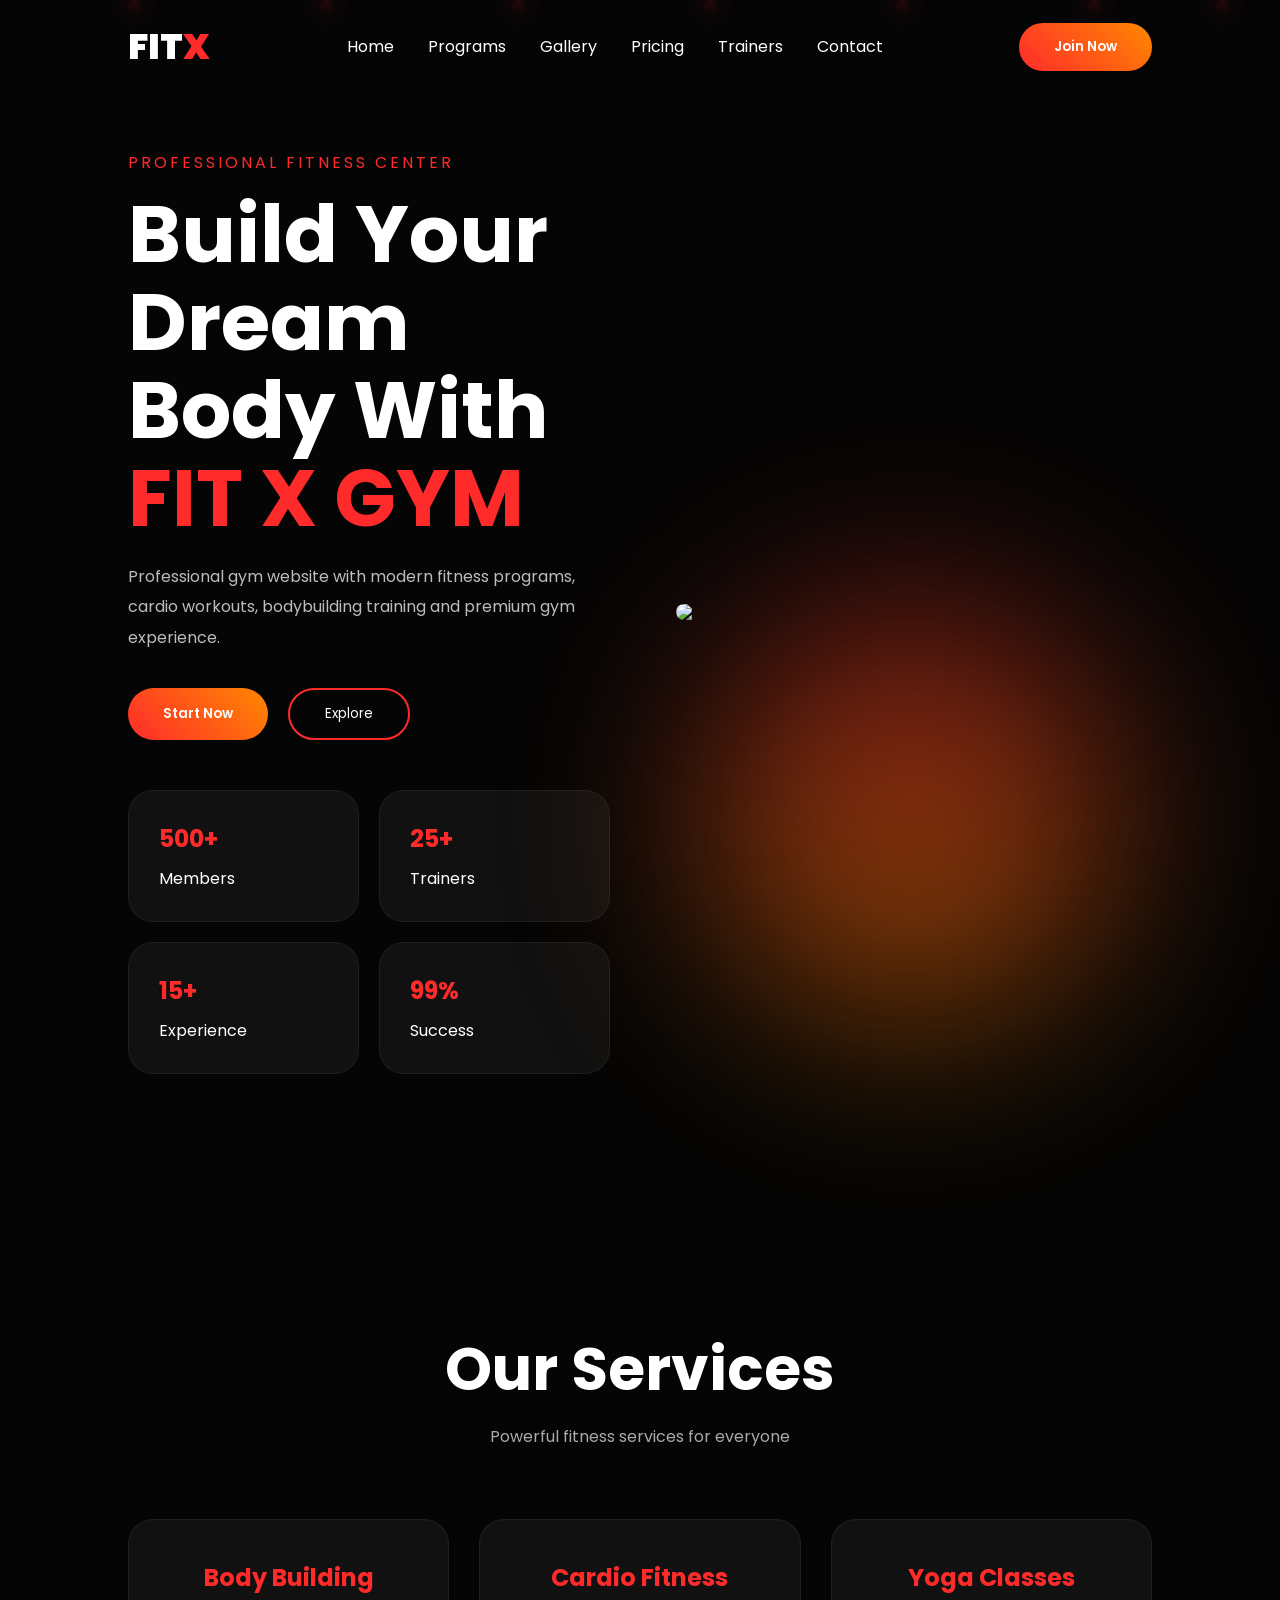
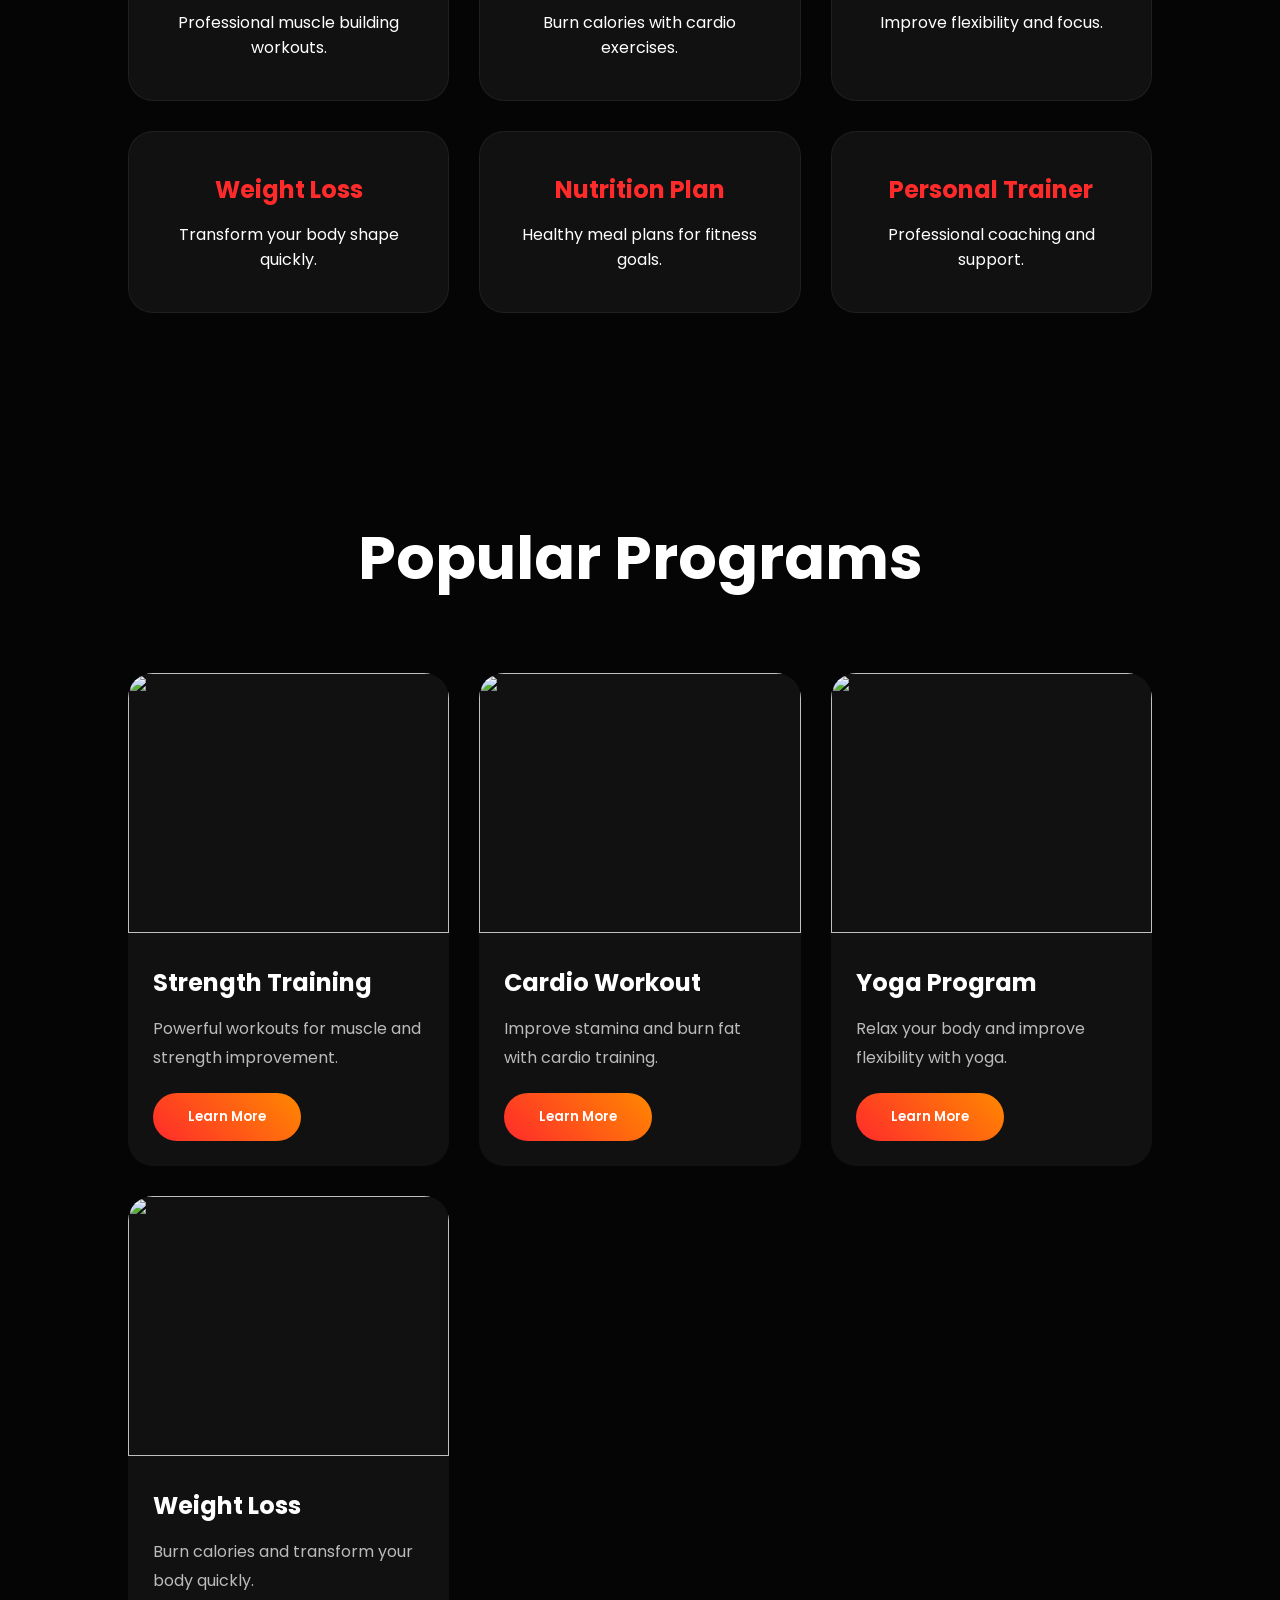
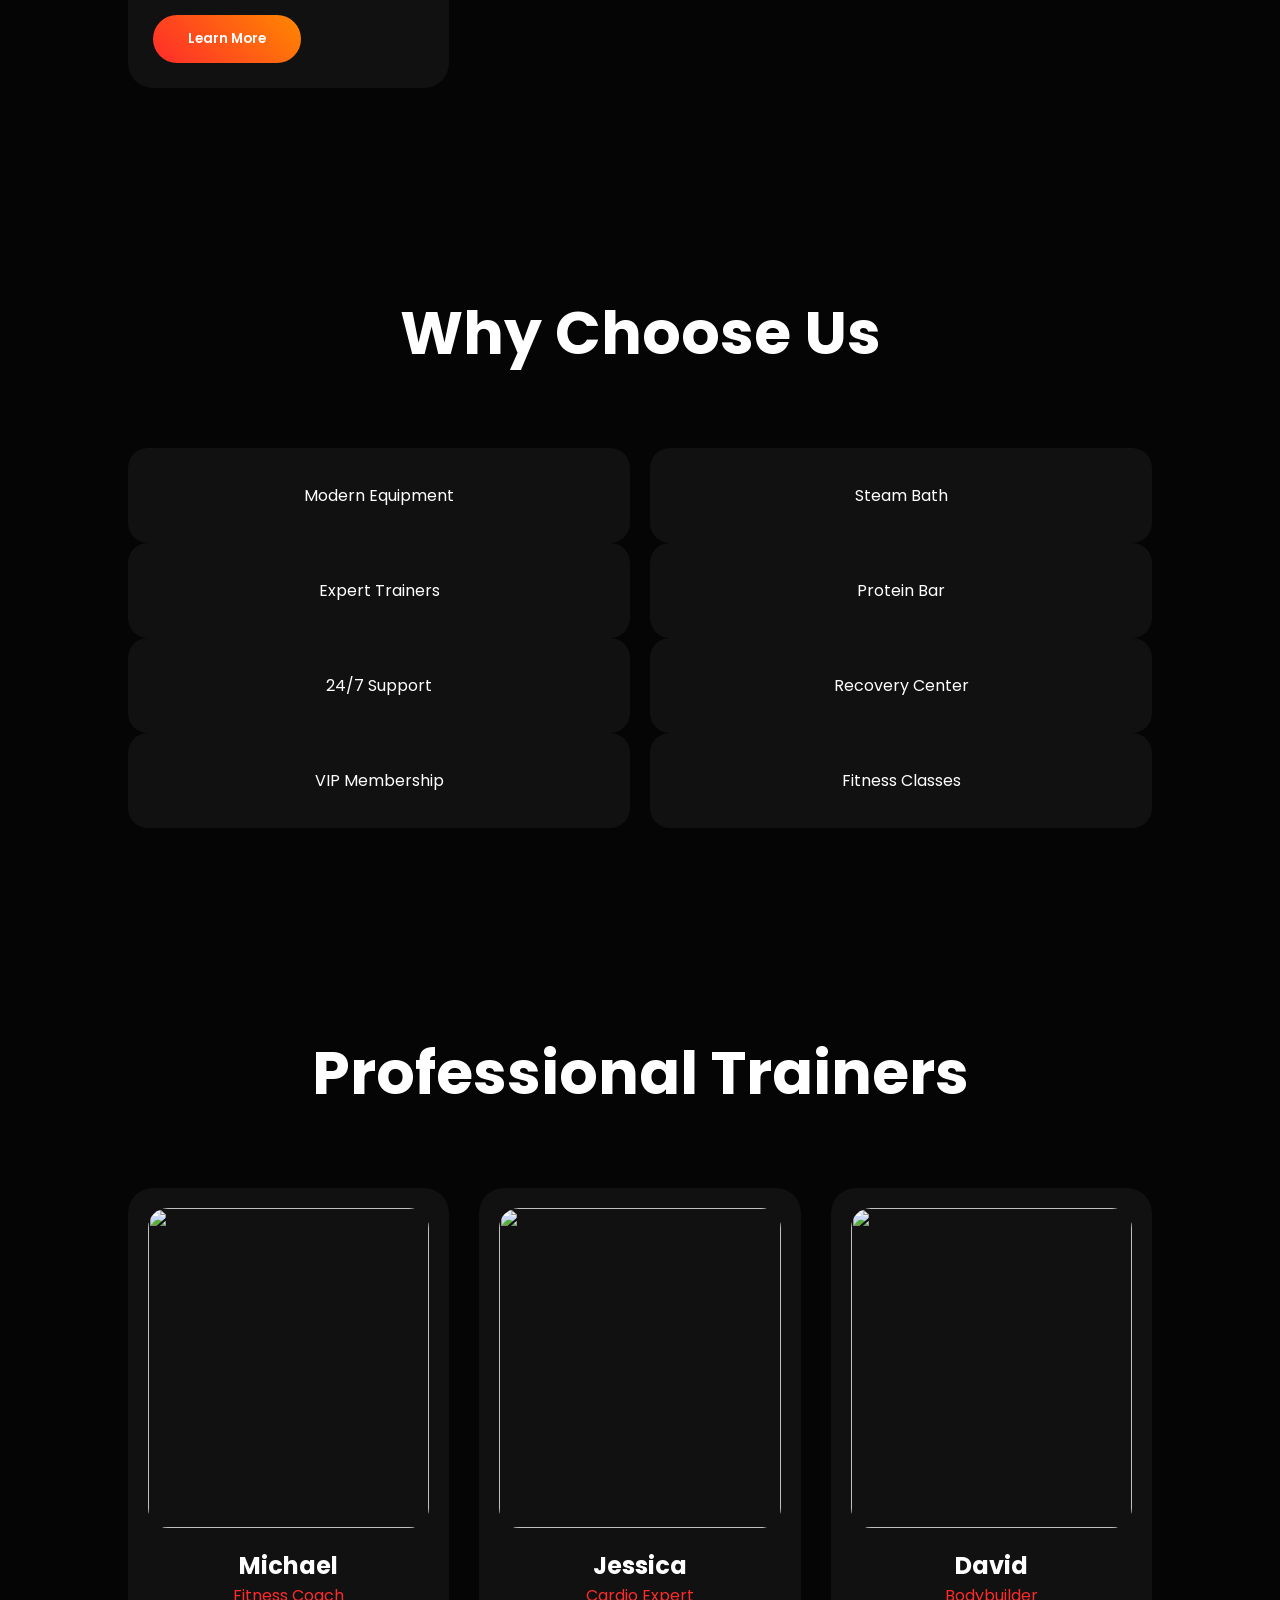
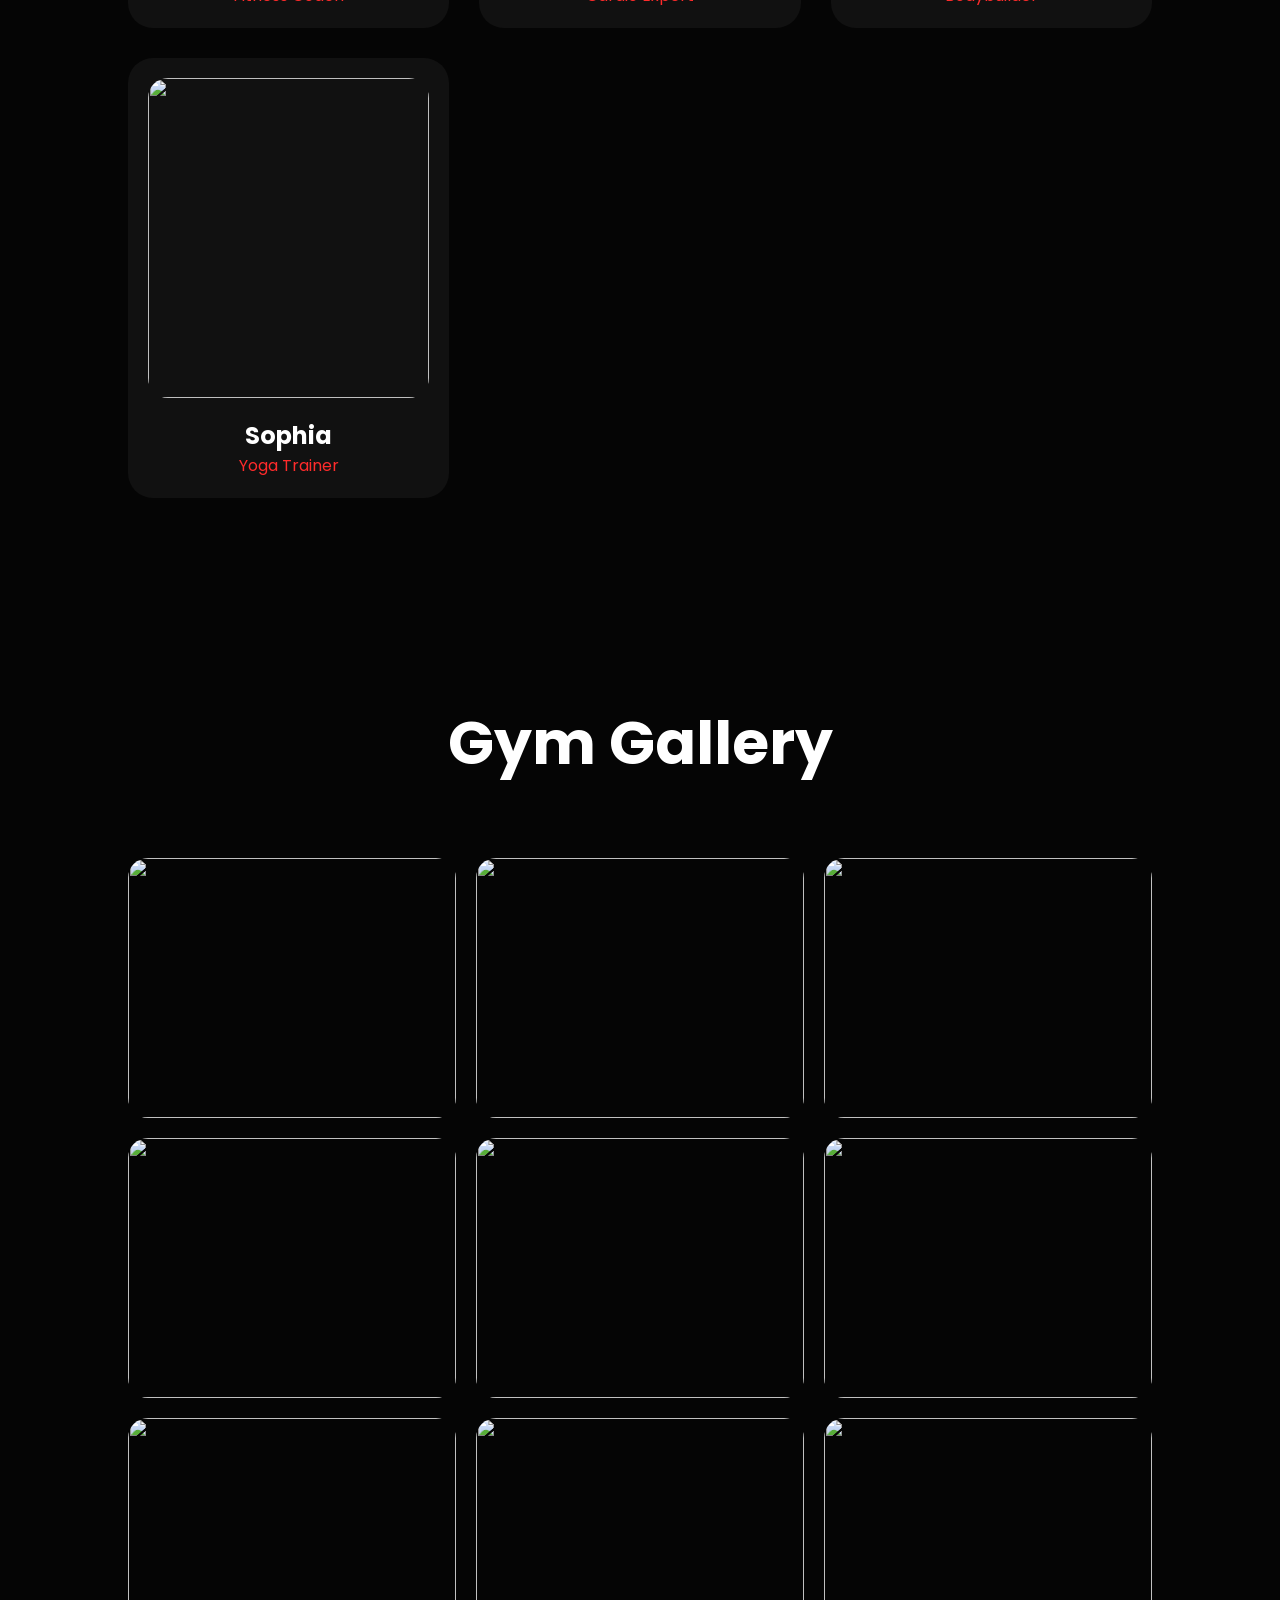
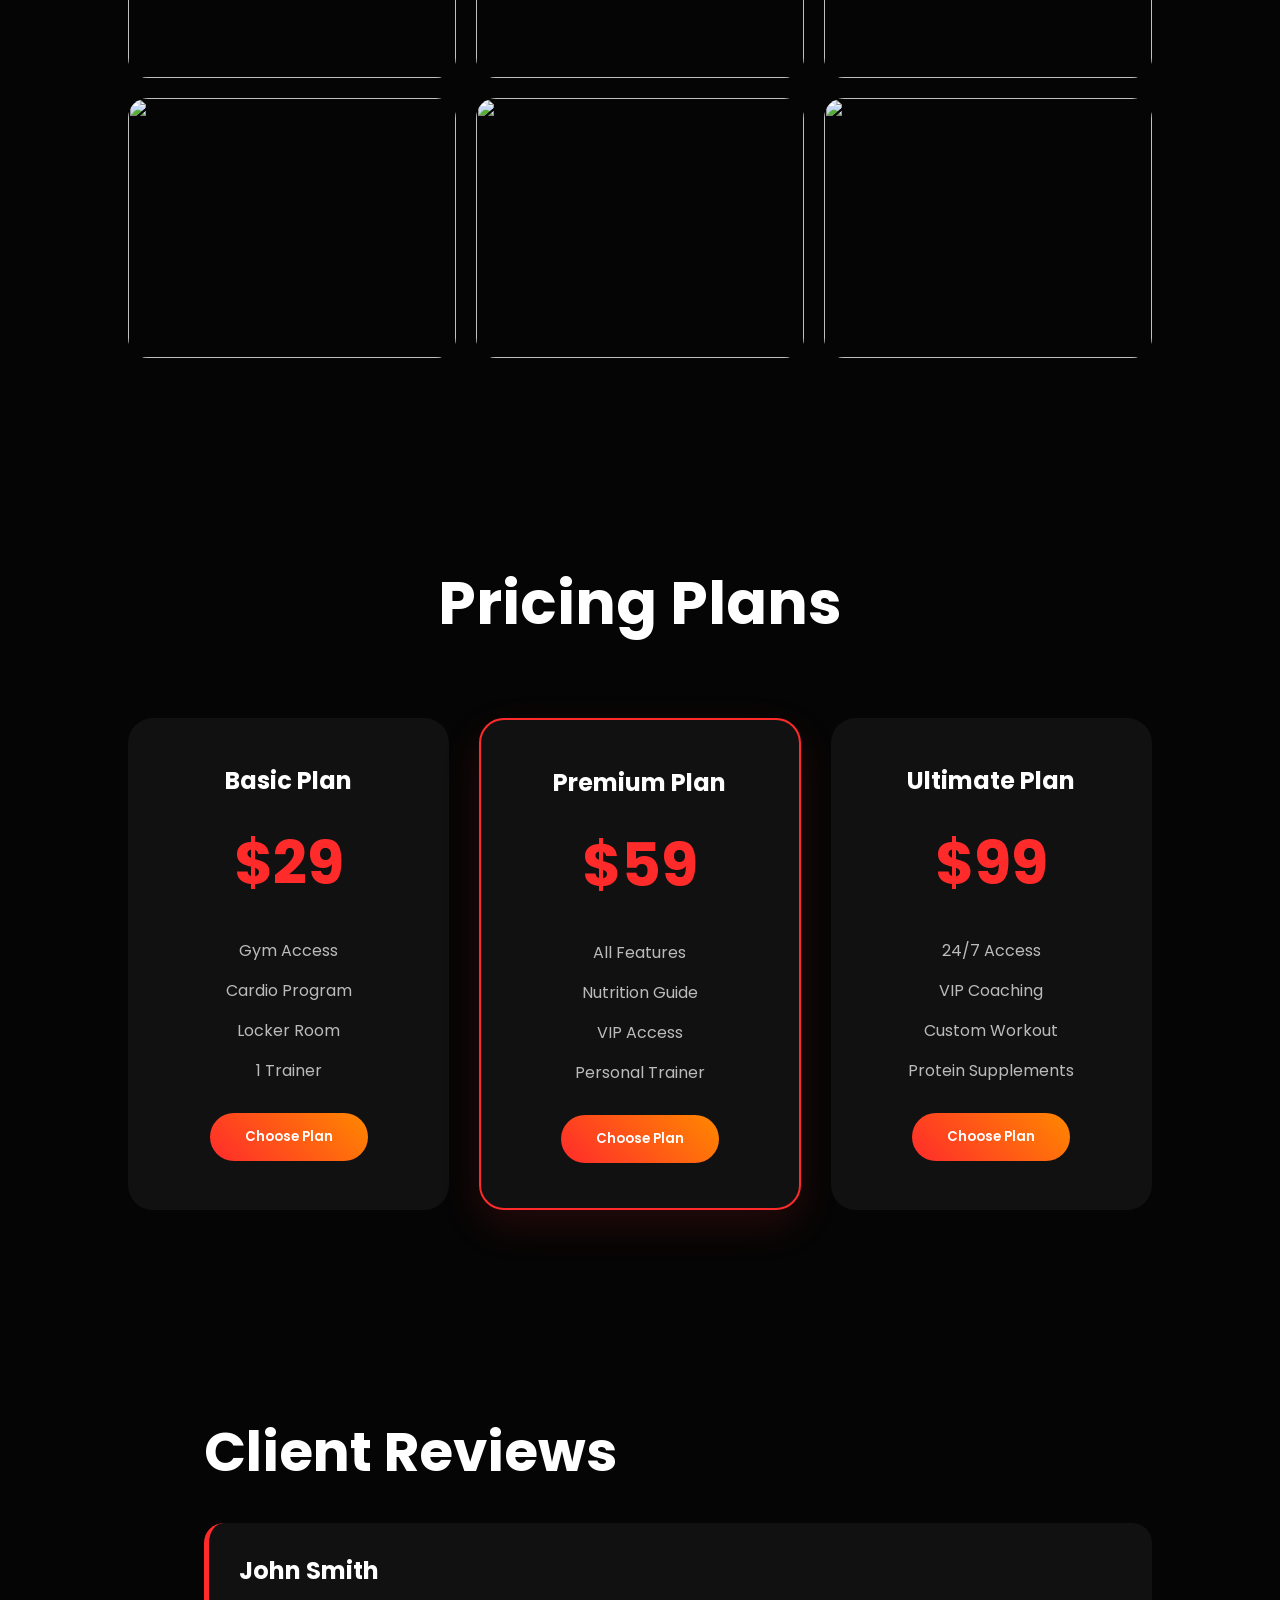
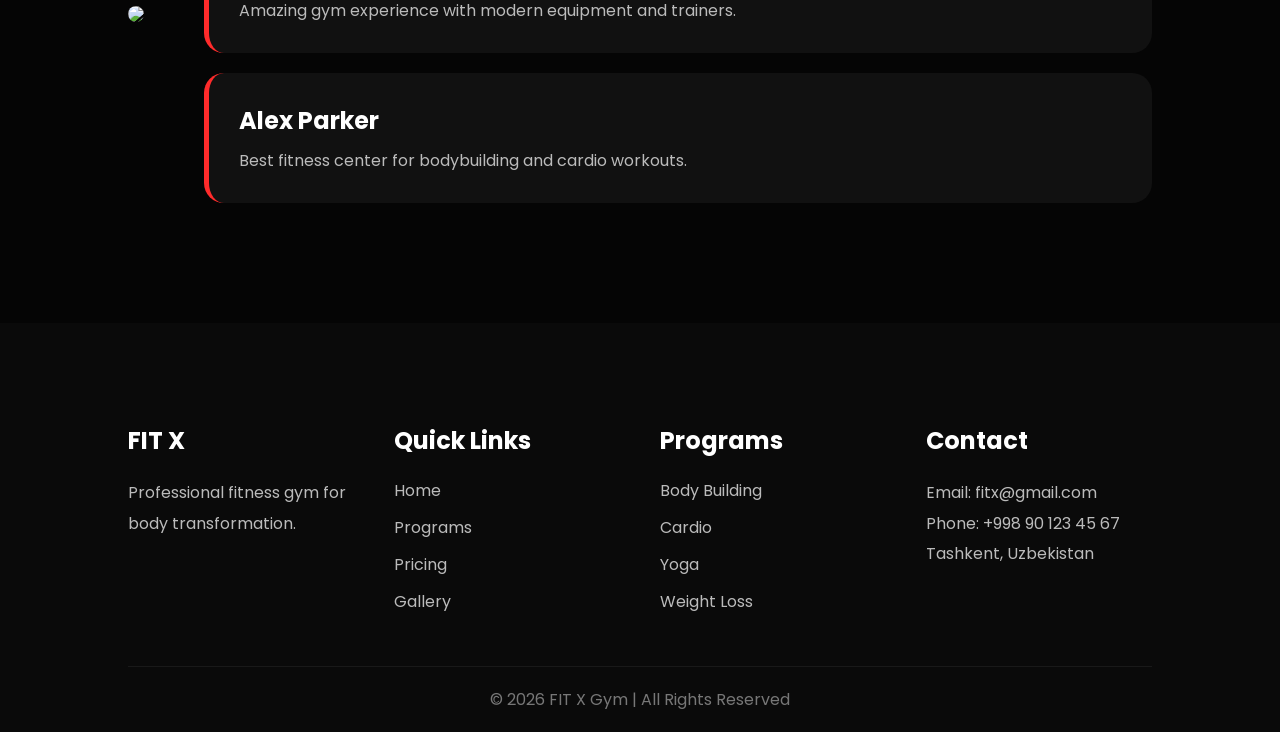
==== index.html @ 69f80df8 "first commit" ====
<!DOCTYPE html>
<html lang="en">

<head>

  <meta charset="UTF-8">
  <meta name="viewport" content="width=device-width, initial-scale=1.0">

  <title>FIT X GYM</title>

  <link rel="stylesheet" href="index.css">

  <link href="https://fonts.googleapis.com/css2?family=Poppins:wght@300;400;500;600;700;800;900&display=swap" rel="stylesheet">

</head>

<body>

  <!-- LOADER -->

  <div class="loader">

    <div class="loader-ring"></div>

  </div>

  <!-- PARTICLES -->

  <div class="particles">

    <span></span>
    <span></span>
    <span></span>
    <span></span>
    <span></span>
    <span></span>
    <span></span>

  </div>

  <!-- HEADER -->

  <header class="header">

    <div class="logo">
      FIT<span>X</span>
    </div>

    <nav class="navbar">

      <a href="#">Home</a>
      <a href="#program">Programs</a>
      <a href="#gallery-container">Gallery</a>
      <a href="#pricing">Pricing</a>
      <a href="#trainers">Trainers</a>
      <a href="#testimonial-right">Contact</a>

    </nav>

    <button class="main-btn">
      Join Now
    </button>

  </header>

  <!-- HERO -->

  <section class="hero">

    <div class="hero-content">

      <p class="mini-title">
        PROFESSIONAL FITNESS CENTER
      </p>

      <h1>
        Build Your Dream Body With
        <span>FIT X GYM</span>
      </h1>

      <p class="hero-text">

        Professional gym website with modern
        fitness programs, cardio workouts,
        bodybuilding training and premium
        gym experience.

      </p>

      <div class="hero-buttons">

        <button class="main-btn">
          Start Now
        </button>

        <button class="border-btn">
          Explore
        </button>

      </div>

      <div class="hero-stats">

        <div class="stat-card">
          <h2>500+</h2>
          <p>Members</p>
        </div>

        <div class="stat-card">
          <h2>25+</h2>
          <p>Trainers</p>
        </div>

        <div class="stat-card">
          <h2>15+</h2>
          <p>Experience</p>
        </div>

        <div class="stat-card">
          <h2>99%</h2>
          <p>Success</p>
        </div>

      </div>

    </div>

    <div class="hero-image">

      <div class="glow"></div>

      <img src="https://images.unsplash.com/photo-1567013127542-490d757e51fc?q=80&w=1200&auto=format&fit=crop">

    </div>

  </section>

  <!-- SERVICES -->

  <section class="services">

    <div class="section-title">

      <h1>Our Services</h1>

      <p>
        Powerful fitness services for everyone
      </p>

    </div>

    <div class="service-container">

      <div class="service-card">
        <h2>Body Building</h2>
        <p>Professional muscle building workouts.</p>
      </div>

      <div class="service-card">
        <h2>Cardio Fitness</h2>
        <p>Burn calories with cardio exercises.</p>
      </div>

      <div class="service-card">
        <h2>Yoga Classes</h2>
        <p>Improve flexibility and focus.</p>
      </div>
     
      <div class="service-card">
        <h2>Weight Loss</h2>
        <p>Transform your body shape quickly.</p>
      </div>

      <div class="service-card">
        <h2>Nutrition Plan</h2>
        <p>Healthy meal plans for fitness goals.</p>
      </div>

      <div class="service-card">
        <h2>Personal Trainer</h2>
        <p>Professional coaching and support.</p>
      </div>

    </div>

  </section>

  <!-- PROGRAMS -->

  <section class="programs" id="program">

    <div class="section-title">

      <h1>Popular Programs</h1>

    </div>

    <div class="program-container">

      <div class="program-card">

        <img src="https://images.unsplash.com/photo-1581009146145-b5ef050c2e1e?q=80&w=1200&auto=format&fit=crop">

        <div class="program-content">

          <h2>Strength Training</h2>

          <p>
            Powerful workouts for muscle
            and strength improvement.
          </p>

          <button class="card-btn">
            Learn More
          </button>

        </div>

      </div>

      <div class="program-card">

        <img src="https://images.unsplash.com/photo-1517836357463-d25dfeac3438?q=80&w=1200&auto=format&fit=crop">

        <div class="program-content">

          <h2>Cardio Workout</h2>

          <p>
            Improve stamina and burn
            fat with cardio training.
          </p>

          <button class="card-btn">
            Learn More
          </button>

        </div>

      </div>

      <div class="program-card">

        <img src="https://images.unsplash.com/photo-1518611012118-696072aa579a?q=80&w=1200&auto=format&fit=crop">

        <div class="program-content">

          <h2>Yoga Program</h2>

          <p>
            Relax your body and improve
            flexibility with yoga.
          </p>

          <button class="card-btn">
            Learn More
          </button>

        </div>

      </div>

      <div class="program-card">

        <img src="https://images.unsplash.com/photo-1534438327276-14e5300c3a48?q=80&w=1200&auto=format&fit=crop">

        <div class="program-content">

          <h2>Weight Loss</h2>

          <p>
            Burn calories and transform
            your body quickly.
          </p>

          <button class="card-btn">
            Learn More
          </button>

        </div>

      </div>

    </div>

  </section>

  <!-- FEATURES -->

  <section class="features">

    <div class="section-title">

      <h1>Why Choose Us</h1>

    </div>

    <div class="feature-container">
 <div class="style">

   <div class="feature-box">Modern Equipment</div>

   <div class="feature-box">Expert Trainers</div>

   <div class="feature-box">24/7 Support</div>

   <div class="feature-box">VIP Membership</div>
 </div>
   <div>
     <div class="feature-box">Steam Bath</div>

     <div class="feature-box">Protein Bar</div>

     <div class="feature-box">Recovery Center</div>

     <div class="feature-box">Fitness Classes</div>

   </div>

    </div>

  </section>

  <!-- TRAINERS -->

  <section class="trainers" id="trainers">

    <div class="section-title">

      <h1>Professional Trainers</h1>

    </div>

    <div class="trainer-container">

      <div class="trainer-card">

        <img src="https://img.goodfon.ru/wallpaper/big/5/d8/fitness-workout-gym-5.webp">

        <h2>Michael</h2>

        <p>Fitness Coach</p>

      </div>

      <div class="trainer-card">

        <img src="https://images.unsplash.com/photo-1549476464-37392f717541?q=80&w=1200&auto=format&fit=crop">

        <h2>Jessica</h2>

        <p>Cardio Expert</p>

      </div>

      <div class="trainer-card">

        <img src="https://images.unsplash.com/photo-1594737625785-a6cbdabd333c?q=80&w=1200&auto=format&fit=crop">

        <h2>David</h2>

        <p>Bodybuilder</p>

      </div>

      <div class="trainer-card">

        <img src="https://images.unsplash.com/photo-1518611012118-696072aa579a?q=80&w=1200&auto=format&fit=crop">

        <h2>Sophia</h2>
        
        <p>Yoga Trainer</p>  

      </div>

    </div>

  </section>

  <!-- GALLERY -->

  <section class="gallery">

    <div class="section-title">

      <h1>Gym Gallery</h1>

    </div>

    <div class="gallery-container" id="gallery-container">

      <img src="https://images.unsplash.com/photo-1517838277536-f5f99be501cd?q=80&w=1200&auto=format&fit=crop">

      <img src="https://images.unsplash.com/photo-1583454110551-21f2fa2afe61?q=80&w=1200&auto=format&fit=crop">

      <img src="https://images.unsplash.com/photo-1518611012118-696072aa579a?q=80&w=1200&auto=format&fit=crop">

      <img src="https://images.unsplash.com/photo-1534438327276-14e5300c3a48?q=80&w=1200&auto=format&fit=crop">

      <img src="https://images.unsplash.com/photo-1581009146145-b5ef050c2e1e?q=80&w=1200&auto=format&fit=crop">

      <img src="https://images.unsplash.com/photo-1517836357463-d25dfeac3438?q=80&w=1200&auto=format&fit=crop">

      <img src="https://avatars.mds.yandex.net/i?id=b641e2bc67bdd71940ba02389ff2785b5aa65a6c-4456735-images-thumbs&n=13" alt="">

      <img src="https://avatars.mds.yandex.net/i?id=76a882053602d5e17b815d01ed08e1ec43f36793-6879826-images-thumbs&n=13" alt="">

      <img src="https://avatars.mds.yandex.net/i?id=7a8d2080c666a1bec3808883a5ef393970f26222-2418036-images-thumbs&n=13" alt="">

      <img src="https://avatars.mds.yandex.net/i?id=83ac9deddf0de25d65efe863ededfb35c058820b-8266553-images-thumbs&n=13" alt="">
      
      <img src="https://i.pinimg.com/originals/55/42/f3/5542f378f21820596125e8bba4ee56f2.jpg?nii=t" alt="">
      <img src="https://i.pinimg.com/originals/a5/7e/2b/a57e2b3c71863e2bd09cd277fc050097.jpg?nii=t" alt="">

    </div>

  </section>

  <!-- PRICING -->

  <section class="pricing" id="pricing">

    <div class="section-title" >

      <h1>Pricing Plans</h1>

    </div>

    <div class="pricing-container">

      <div class="price-card">

        <h2>Basic Plan</h2>

        <h1>$29</h1>

        <ul>

          <li>Gym Access</li>
          <li>Cardio Program</li>
          <li>Locker Room</li>
          <li>1 Trainer</li>

        </ul>

        <button class="main-btn">
          Choose Plan
        </button>

      </div>

      <div class="price-card active">

        <h2>Premium Plan</h2>

        <h1>$59</h1>

        <ul>

          <li>All Features</li>
          <li>Nutrition Guide</li>
          <li>VIP Access</li>
          <li>Personal Trainer</li>

        </ul>

        <button class="main-btn">
          Choose Plan
        </button>

      </div>

      <div class="price-card">

        <h2>Ultimate Plan</h2>

        <h1>$99</h1>

        <ul>

          <li>24/7 Access</li>
          <li>VIP Coaching</li>
          <li>Custom Workout</li>
          <li>Protein Supplements</li>

        </ul>

        <button class="main-btn">
          Choose Plan
        </button>

      </div>

    </div>

  </section>

  <!-- TESTIMONIAL -->

  <section class="testimonial">

    <div class="testimonial-left">

      <img src="https://img.freepik.com/free-photo/athletic-person-exercising-working-out_23-2150989827.jpg?semt=ais_hybrid">

    </div>

    <div class="testimonial-right" id="testimonial-right">

      <h1>Client Reviews</h1>

      <div class="review-card">

        <h2>John Smith</h2>

        <p>
          Amazing gym experience with
          modern equipment and trainers.
        </p>

      </div>

      <div class="review-card">

        <h2>Alex Parker</h2>

        <p>
          Best fitness center for
          bodybuilding and cardio workouts.
        </p>

      </div>

    </div>

  </section>

  <!-- FOOTER -->

  <footer class="footer">

    <div class="footer-container">

      <div class="footer-box">

        <h2>FIT X</h2>

        <p>
          Professional fitness gym
          for body transformation.
        </p>

      </div>

      <div class="footer-box">

        <h2>Quick Links</h2>

        <a href="#">Home</a>
        <a href="#">Programs</a>
        <a href="#">Pricing</a>
        <a href="#">Gallery</a>

      </div>

      <div class="footer-box">

        <h2>Programs</h2>

        <a href="#">Body Building</a>
        <a href="#">Cardio</a>
        <a href="#">Yoga</a>
        <a href="#">Weight Loss</a>

      </div>

      <div class="footer-box">

        <h2>Contact</h2>

        <p>Email: fitx@gmail.com</p>

        <p>Phone: +998 90 123 45 67</p>

        <p>Tashkent, Uzbekistan</p>

      </div>

    </div>

    <div class="footer-bottom">

      © 2026 FIT X Gym | All Rights Reserved

    </div>

  </footer>

</body>

</html>
---- index.css ----
*{
  margin:0;
  padding:0;
  box-sizing:border-box;
  font-family:'Poppins',sans-serif;
}



body{
  background:#050505;
  color:#fff;
  overflow-x:hidden;
}

/* LOADER */

.loader{
  position:fixed;
  width:100%;
  height:100vh;
  background:#050505;
  display:flex;
  justify-content:center;
  align-items:center;
  z-index:9999;
  animation:hideLoader 3s forwards;
}

.loader-ring{
  width:120px;
  height:120px;
  border-radius:50%;
  border:10px solid transparent;
  border-top:10px solid #ff2b2b;
  border-bottom:10px solid #ff8800;
  animation:spin 1s linear infinite;
}

/* PARTICLES */

.particles span{
  position:fixed;
  width:12px;
  height:12px;
  background:#ff2b2b;
  border-radius:50%;
  box-shadow:0 0 20px #ff2b2b;
  animation:particles 10s linear infinite;
}

.particles span:nth-child(1){
  left:10%;
  animation-duration:7s;
}

.particles span:nth-child(2){
  left:25%;
  animation-duration:10s;
}

.particles span:nth-child(3){
  left:40%;
  animation-duration:6s;
}

.particles span:nth-child(4){
  left:55%;
  animation-duration:8s;
}

.particles span:nth-child(5){
  left:70%;
  animation-duration:12s;
}

.particles span:nth-child(6){
  left:85%;
  animation-duration:9s;
}

.particles span:nth-child(7){
  left:95%;
  animation-duration:11s;
}

/* HEADER */

.header{
  width:100%;
  padding:20px 10%;
  position:fixed;
  top:0;
  left:0;
  display:flex;
  justify-content:space-between;
  align-items:center;
  z-index:1000;
  background:#050505d0;
  backdrop-filter:blur(10px);
}

.logo{
  font-size:35px;
  font-weight:900;
}

.logo span{
  color:#ff2b2b;
}

.navbar a{
  text-decoration:none;
  color:#fff;
  margin:0 15px;
  transition:.4s;
  position:relative;
}

.navbar a::after{
  content:'';
  position:absolute;
  width:0%;
  height:2px;
  background:#ff2b2b;
  left:0;
  bottom:-5px;
  transition:.4s;
}

.navbar a:hover::after{
  width:100%;
}

.navbar a:hover{
  color:#ff2b2b;
}

/* BUTTONS */

.main-btn,
.card-btn{
  padding:14px 35px;
  border:none;
  border-radius:40px;
  background:linear-gradient(45deg,#ff2b2b,#ff8800);
  color:#fff;
  font-weight:600;
  cursor:pointer;
  transition:.4s;
}

.main-btn:hover,
.card-btn:hover{
  transform:translateY(-8px) scale(1.05);
  box-shadow:0 15px 40px #ff2b2b66;
}

.border-btn{
  padding:14px 35px;
  border-radius:40px;
  border:2px solid #ff2b2b;
  background:transparent;
  color:#fff;
  cursor:pointer;
  transition:.4s;
}

.border-btn:hover{
  background:#ff2b2b;
}

/* HERO */

.hero{
  width:100%;
  min-height:100vh;
  display:flex;
  justify-content:space-between;
  align-items:center;
  padding:150px 10%;
  gap:60px;
  flex-wrap:wrap;
}

.hero-content{
  flex:1;
  animation:leftAnim 1.2s ease;
}

.mini-title{
  color:#ff2b2b;
  letter-spacing:3px;
  margin-bottom:15px;
}

.hero-content h1{
  font-size:80px;
  line-height:1.1;
  margin-bottom:20px;
}

.hero-content span{
  color:#ff2b2b;
}

.hero-text{
  color:#bdbdbd;
  line-height:1.9;
  margin-bottom:35px;
  max-width:650px;
}

.hero-buttons{
  display:flex;
  gap:20px;
  margin-bottom:50px;
}

.hero-stats{
  display:grid;
  grid-template-columns:repeat(auto-fit,minmax(170px,1fr));
  gap:20px;
}

.stat-card{
  background:#111;
  padding:30px;
  border-radius:25px;
  transition:.4s;
  border:1px solid #ffffff10;
}

.stat-card:hover{
  transform:translateY(-12px) scale(1.05);
  box-shadow:0 15px 40px #ff2b2b33;
}

.stat-card h2{
  color:#ff2b2b;
  margin-bottom:10px;
}

/* HERO IMAGE */

.hero-image{
  flex:1;
  display:flex;
  justify-content:center;
  position:relative;
  animation:rightAnim 1.2s ease;
}

.hero-image img{
  width:470px;
  border-radius:30px;
  z-index:2;
  animation:floating 4s ease-in-out infinite;
}

.glow{
  width:420px;
  height:420px;
  position:absolute;
  background:linear-gradient(#ff2b2b,#ff8800);
  border-radius:50%;
  filter:blur(100px);
  opacity:.5;
  animation:pulse 4s infinite;
}

/* SECTION */

.section-title{
  text-align:center;
  margin-bottom:70px;
}

.section-title h1{
  font-size:60px;
  margin-bottom:10px;
}

.section-title p{
  color:#aaa;
}

/* SERVICES */

.services{
  padding:100px 10%;
}

.service-container{
  display:grid;
  grid-template-columns:repeat(auto-fit,minmax(260px,1fr));
  gap:30px;
}

.service-card{
  background:#111;
  padding:40px;
  border-radius:25px;
  transition:.5s;
  text-align:center;
  border:1px solid #ffffff10;
}

.service-card:hover{
  transform:translateY(-12px) rotate(1deg);
  background:#181818;
  box-shadow:0 15px 40px #ff2b2b22;
}

.service-card h2{
  margin-bottom:15px;
  color:#ff2b2b;
}

/* PROGRAMS */

.programs{
  padding:100px 10%;
}

.program-container{
  display:grid;
  grid-template-columns:repeat(auto-fit,minmax(270px,1fr));
  gap:30px;
}

.program-card{
  background:#111;
  border-radius:25px;
  overflow:hidden;
  transition:.5s;
}

.program-card:hover{
  transform:translateY(-15px);
  box-shadow:0 20px 40px #ff2b2b22;
}

.program-card img{
  width:100%;
  height:260px;
  object-fit:cover;
  transition:.5s;
}

.program-card:hover img{
  transform:scale(1.1);
}

.program-content{
  padding:25px;
}

.program-content h2{
  margin-bottom:15px;
}

.program-content p{
  color:#bbb;
  line-height:1.8;
  margin-bottom:20px;
}

/* FEATURES */

.features{
  padding:100px 10%;
}

.feature-container{
  display:grid;
  grid-template-columns:repeat(auto-fit,minmax(220px,1fr));
  gap:20px;
}

.feature-box{
  background:#111;
  padding:35px;
  border-radius:20px;
  text-align:center;
  transition:.4s;
}

.feature-box:hover{
  transform:translateY(-10px) scale(1.05);
  background:#181818;
  color:#ff2b2b;
}

/* TRAINERS */

.trainers{
  padding:100px 10%;
}

.trainer-container{
  display:grid;
  grid-template-columns:repeat(auto-fit,minmax(260px,1fr));
  gap:30px;
}

.trainer-card{
  background:#111;
  padding:20px;
  border-radius:25px;
  text-align:center;
  transition:.5s;
}

.trainer-card:hover{
  transform:translateY(-15px);
  box-shadow:0 20px 40px #ff2b2b33;
}

.trainer-card img{
  width:100%;
  height:320px;
  object-fit:cover;
  border-radius:20px;
  margin-bottom:20px;
  transition:.5s;
}

.trainer-card:hover img{
  transform:scale(1.05);
}

.trainer-card p{
  color:#ff2b2b;
}

/* GALLERY */

.gallery{
  padding:100px 10%;
}

.gallery-container{
  display:grid;
  grid-template-columns:repeat(auto-fit,minmax(250px,1fr));
  gap:20px;
}

.gallery-container img{
  width:100%;
  height:260px;
  object-fit:cover;
  border-radius:20px;
  transition:.5s;
}

.gallery-container img:hover{
  transform:scale(1.08) rotate(1deg);
}

/* PRICING */

.pricing{
  padding:100px 10%;
}

.pricing-container{
  display:grid;
  grid-template-columns:repeat(auto-fit,minmax(300px,1fr));
  gap:30px;
}

.price-card{
  background:#111;
  padding:45px;
  border-radius:25px;
  text-align:center;
  transition:.5s;
}

.price-card:hover{
  transform:translateY(-15px);
}

.active{
  border:2px solid #ff2b2b;
  box-shadow:0 15px 40px #ff2b2b22;
}

.price-card h1{
  font-size:60px;
  color:#ff2b2b;
  margin:20px 0;
}

.price-card ul{
  list-style:none;
  margin:30px 0;
}

.price-card ul li{
  margin:15px 0;
  color:#bbb;
}

/* TESTIMONIAL */

.testimonial{
  padding:100px 10%;
  display:flex;
  align-items:center;
  gap:60px;
  flex-wrap:wrap;
}

.testimonial-left img{
  width:380px;
  
  border-radius:30px;
  animation:floating 4s infinite;
}

.testimonial-right{
  flex:1;
}

.testimonial-right h1{
  font-size:55px;
  margin-bottom:30px;
}

.review-card{
  background:#111;
  padding:30px;
  border-radius:20px;
  margin-bottom:20px;
  border-left:5px solid #ff2b2b;
  transition:.4s;
}

.review-card:hover{
  transform:translateX(10px);
}

.review-card p{
  color:#bbb;
  margin-top:10px;
}

/* FOOTER */

.footer{
  background:#0a0a0a;
  padding:100px 10% 20px;
}

.footer-container{
  display:grid;
  grid-template-columns:repeat(auto-fit,minmax(220px,1fr));
  gap:40px;
  margin-bottom:40px;
}

.footer-box h2{
  margin-bottom:20px;
}

.footer-box a{
  display:block;
  color:#bbb;
  text-decoration:none;
  margin-bottom:12px;
  transition:.4s;
}

.footer-box a:hover{
  color:#ff2b2b;
  transform:translateX(6px);
}

.footer-box p{
  color:#bbb;
  line-height:1.9;
}

.footer-bottom{
  text-align:center;
  padding-top:20px;
  border-top:1px solid #ffffff10;
  color:#777;
}

/* ANIMATIONS */

@keyframes spin{
  100%{
    transform:rotate(360deg);
  }
}

@keyframes hideLoader{
  0%{
    opacity:1;
    visibility:visible;
  }

  100%{
    opacity:0;
    visibility:hidden;
  }
}

@keyframes particles{
  0%{
    transform:translateY(100vh) scale(0);
    opacity:0;
  }

  50%{
    opacity:1;
  }

  100%{
    transform:translateY(-100vh) scale(1.5);
    opacity:0;
  }
}

@keyframes floating{
  0%{
    transform:translateY(0);
  }

  50%{
    transform:translateY(-20px);
  }

  100%{
    transform:translateY(0);
  }
}

@keyframes pulse{
  0%{
    transform:scale(1);
  }

  50%{
    transform:scale(1.1);
  }

  100%{
    transform:scale(1);
  }
}

@keyframes leftAnim{
  from{
    opacity:0;
    transform:translateX(-80px);
  }

  to{
    opacity:1;
    transform:translateX(0);
  }
}

@keyframes rightAnim{
  from{
    opacity:0;
    transform:translateX(80px);
  }

  to{
    opacity:1;
    transform:translateX(0);
  }
}

/* RESPONSIVE */

@media(max-width:950px){

  .hero{
    flex-direction:column;
    text-align:center;
  }

  .hero-buttons{
    justify-content:center;
  }

  .navbar{
    display:none;
  }

  .hero-content h1{
    font-size:55px;
  }

  .testimonial{
    justify-content:center;
    text-align:center;
  }

}

@media(max-width:500px){

  .hero-image img{
    width:300px;
  }

  .hero-content h1{
    font-size:40px;
  }

  .section-title h1{
    font-size:40px;
  }

}
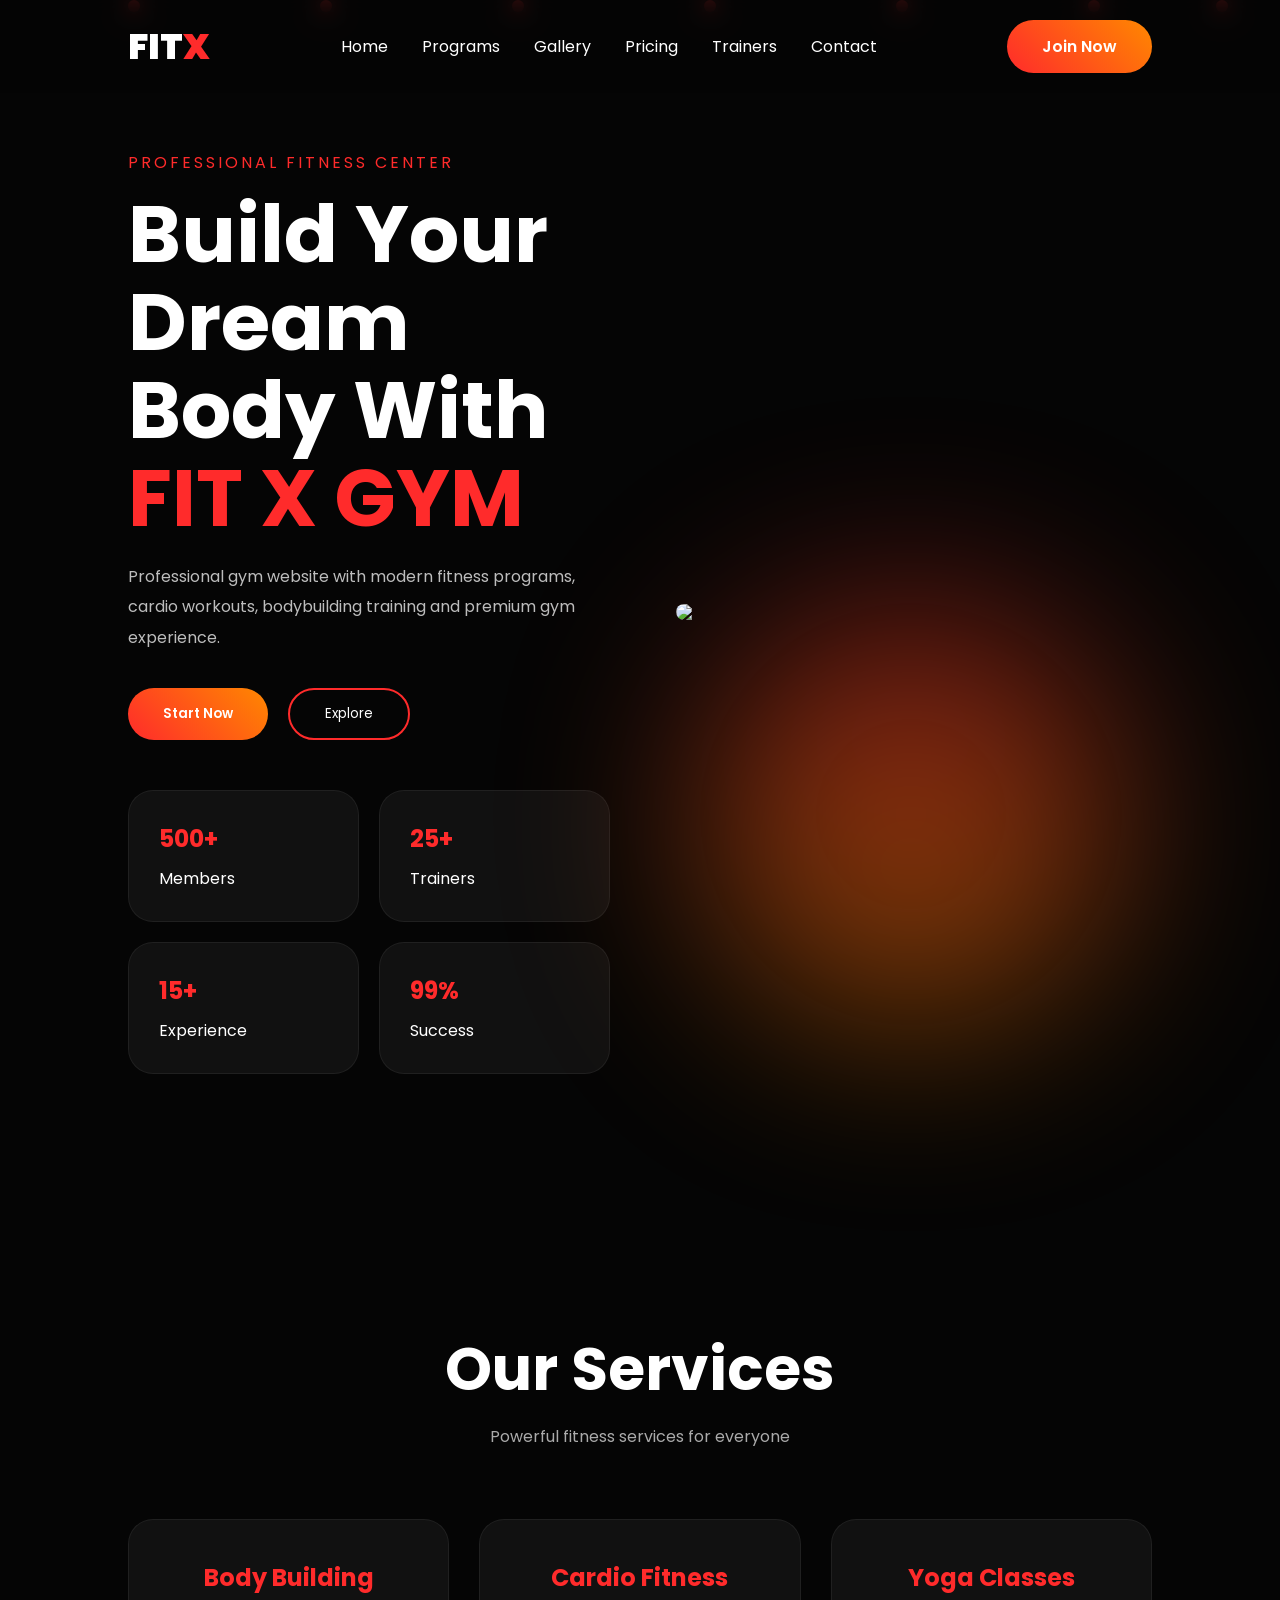
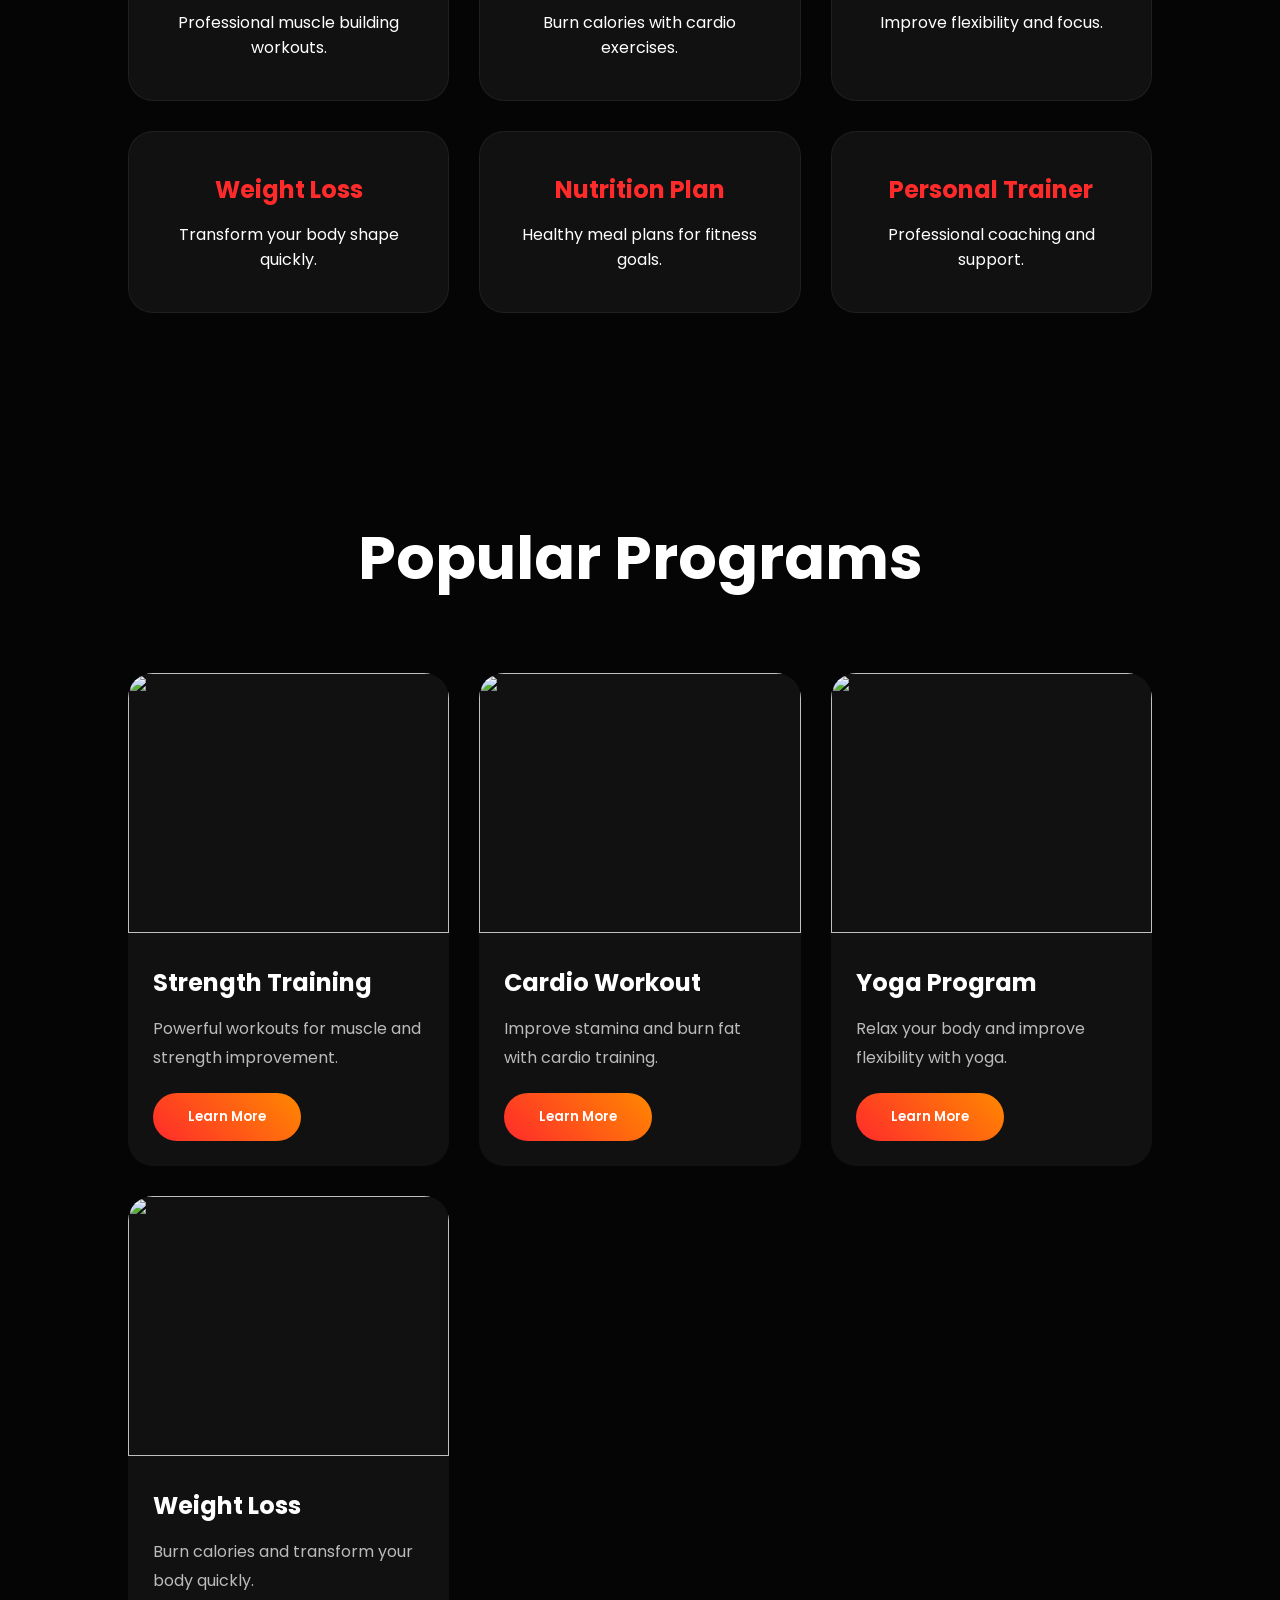
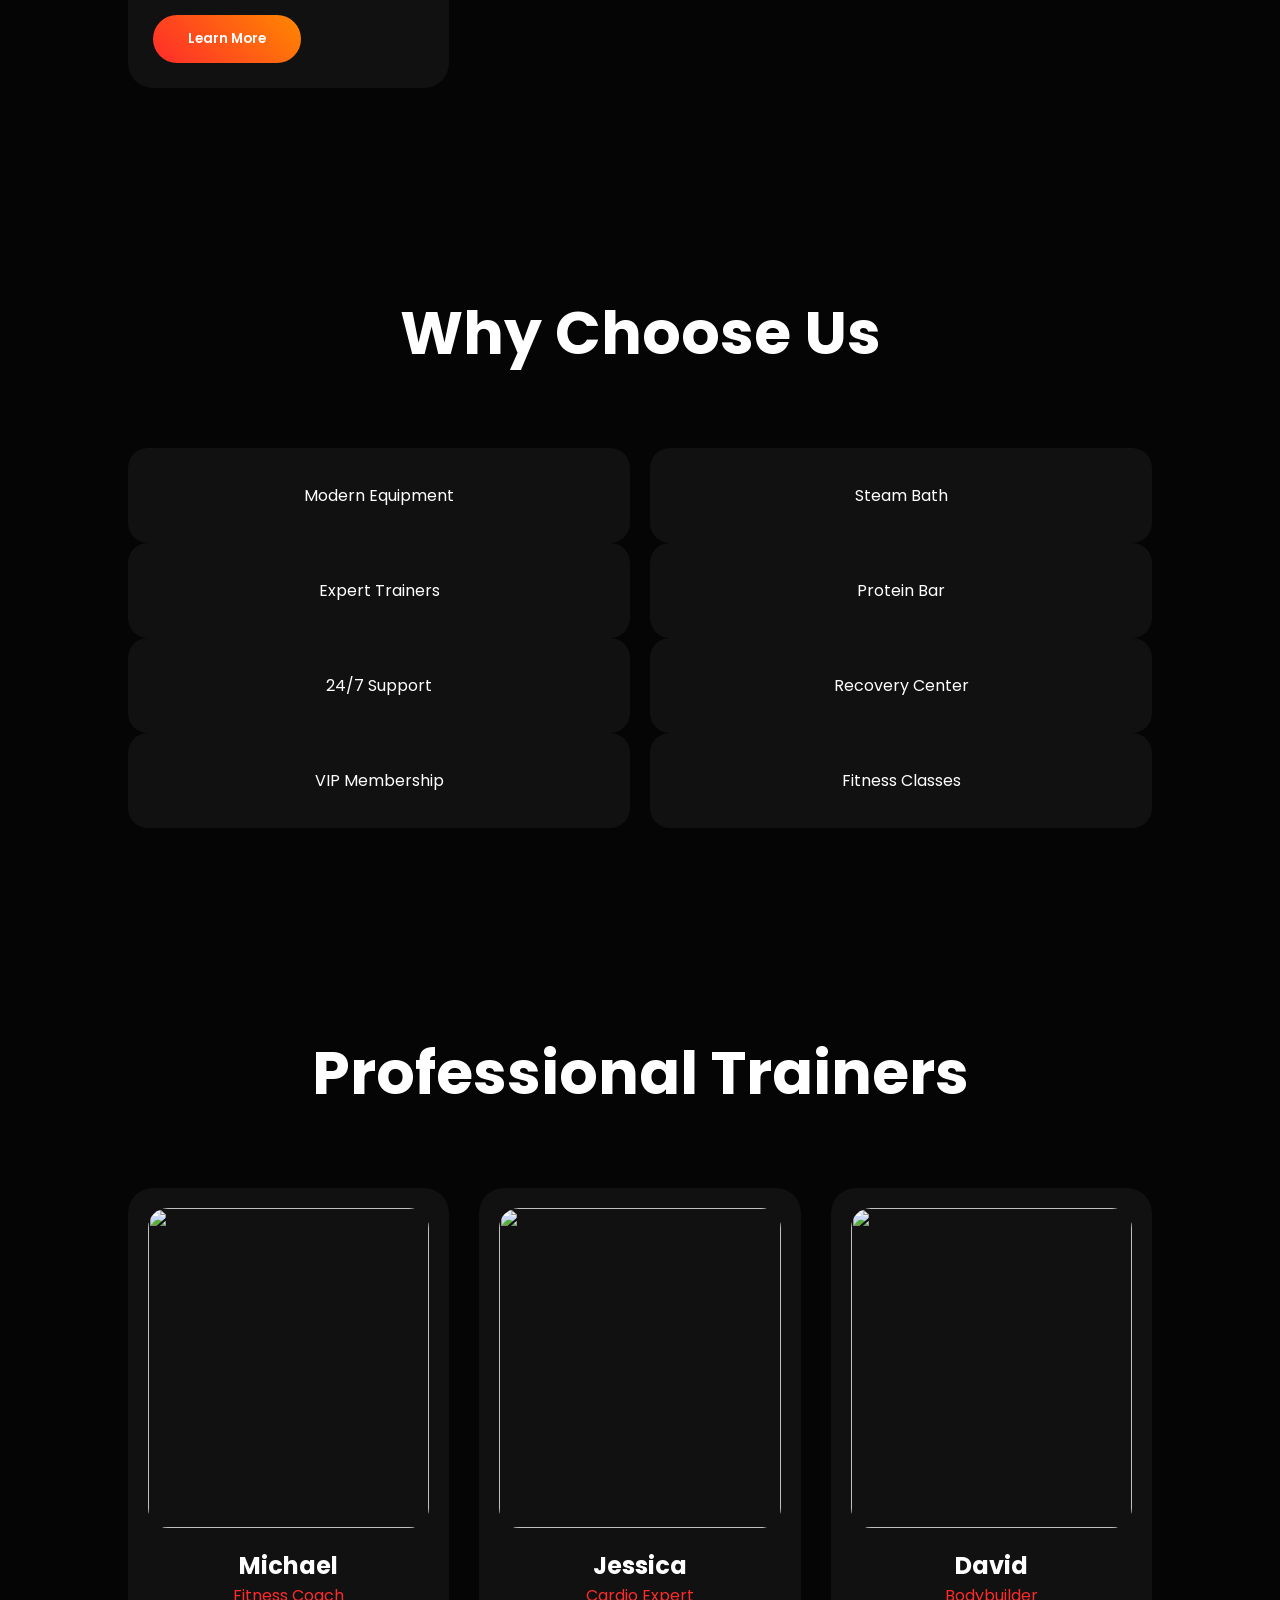
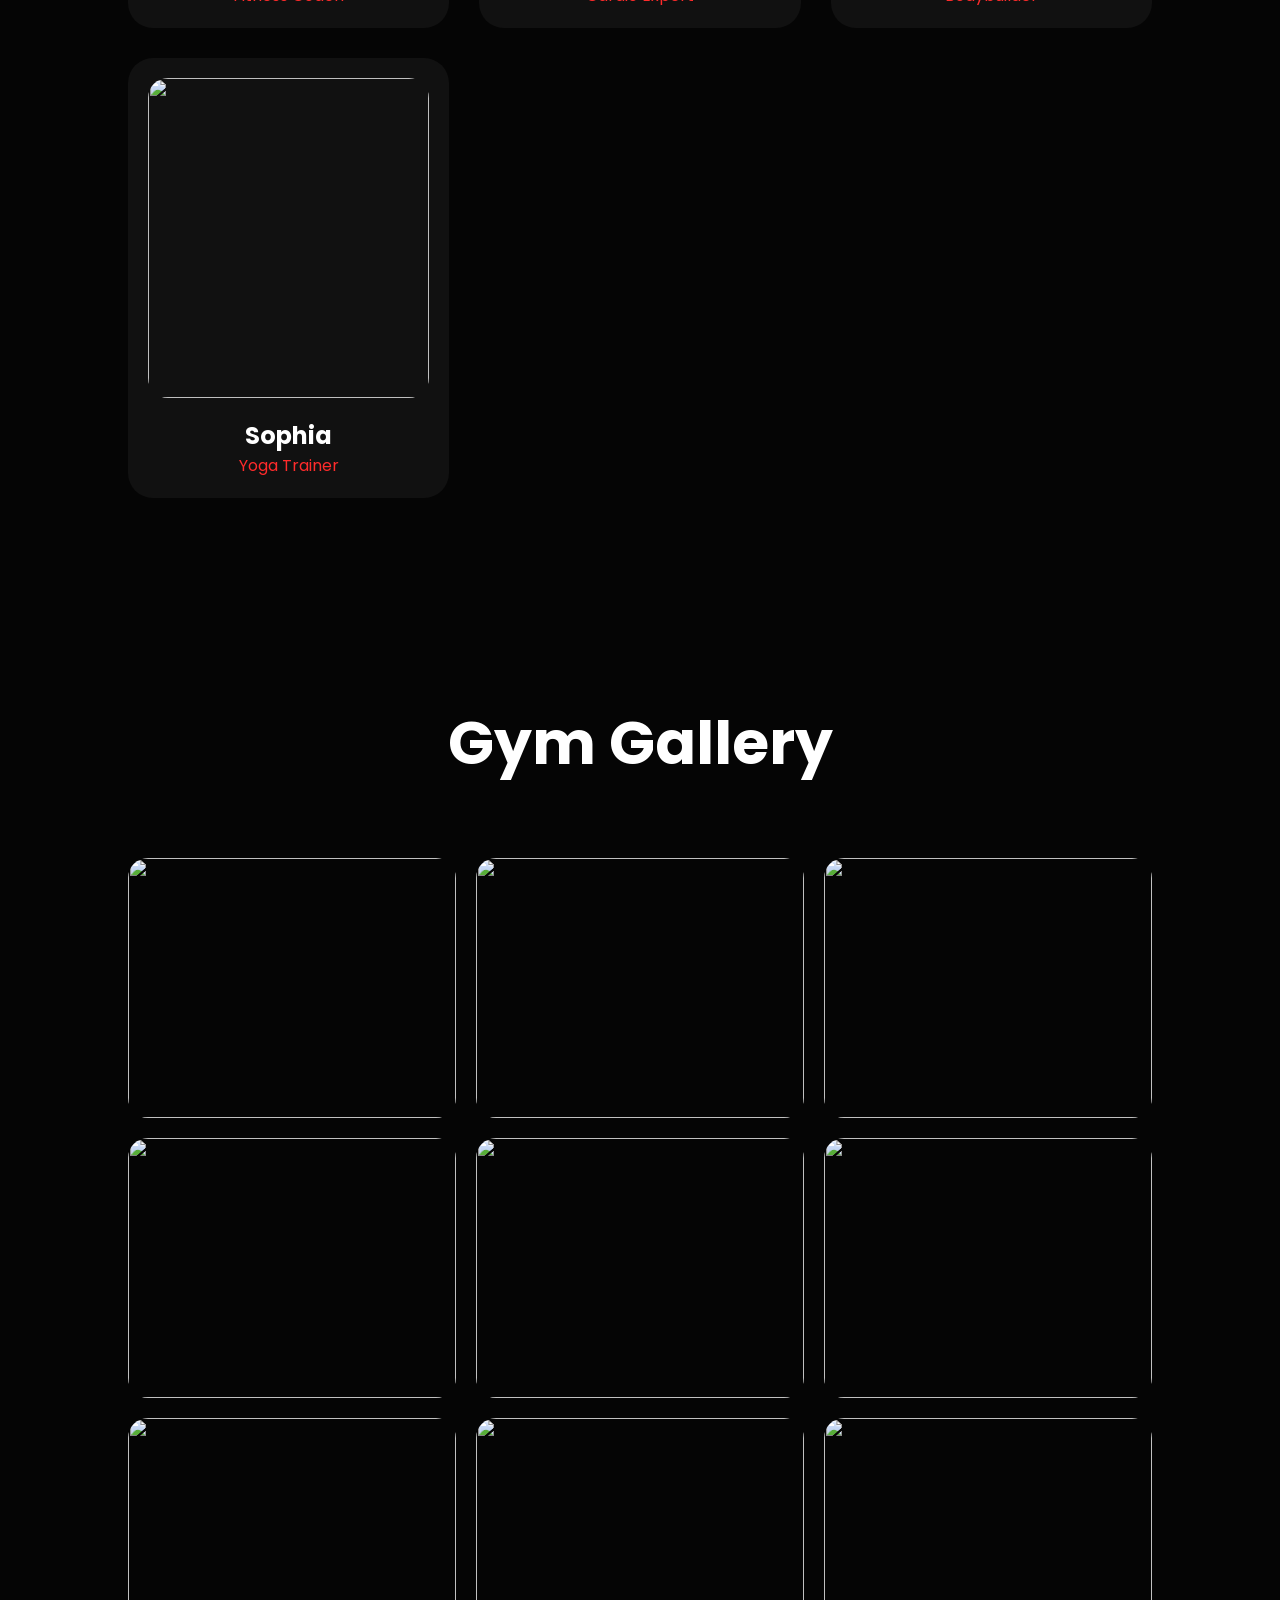
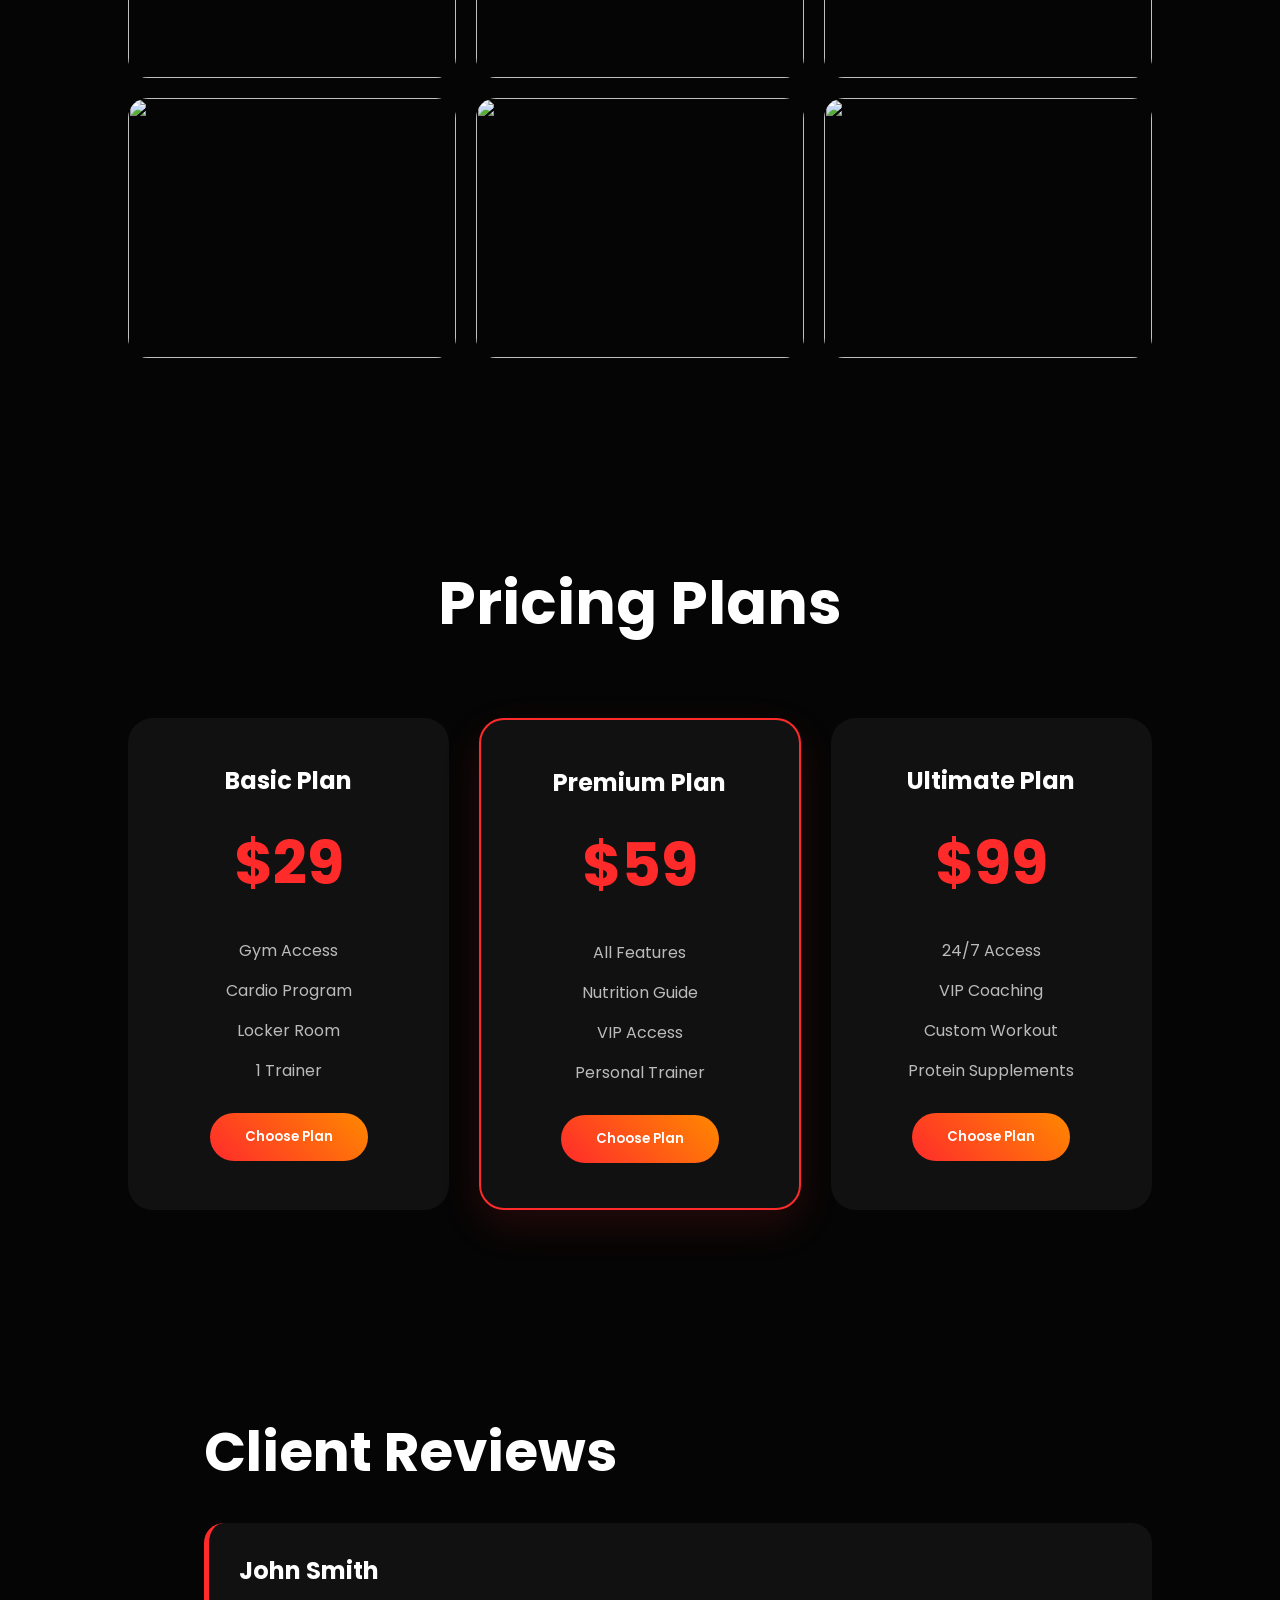
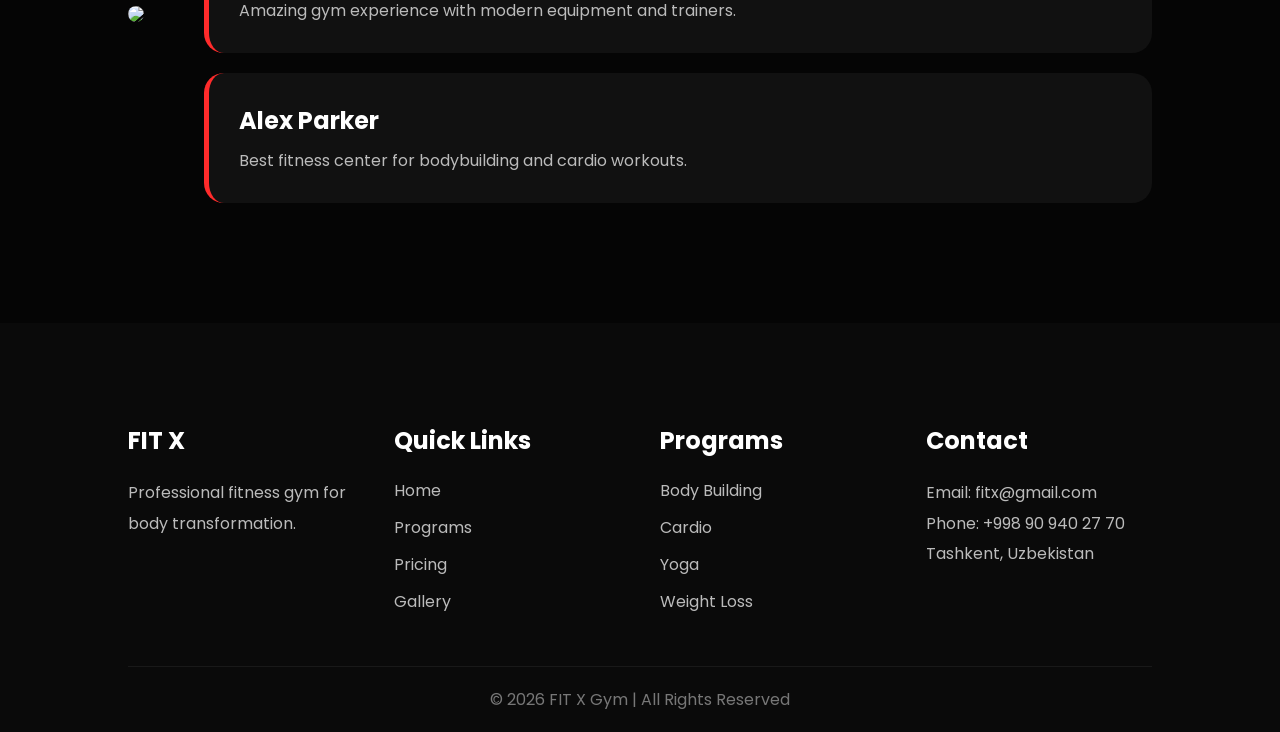
==== commit a236abd0: "update" ====
--- a/index.html
+++ b/index.html
@@ -56,10 +56,9 @@
       <a href="#testimonial-right">Contact</a>
 
     </nav>
-
-    <button class="main-btn">
-      Join Now
-    </button>
+      <a href="registar.html" class="main-btn">
+          Join Now
+      </a>
 
   </header>
 
@@ -580,7 +579,7 @@
 
         <p>Email: fitx@gmail.com</p>
 
-        <p>Phone: +998 90 123 45 67</p>
+        <p>Phone: +998 90 940 27 70</p>
 
         <p>Tashkent, Uzbekistan</p>
 
--- a/index.css
+++ b/index.css
@@ -84,7 +84,7 @@
   animation-duration:11s;
 }
 
-/* HEADER */
+
 
 .header{
   width:100%;
@@ -150,6 +150,10 @@
   transition:.4s;
 }
 
+.main-btn{
+  text-decoration: none;
+}
+
 .main-btn:hover,
 .card-btn:hover{
   transform:translateY(-8px) scale(1.05);
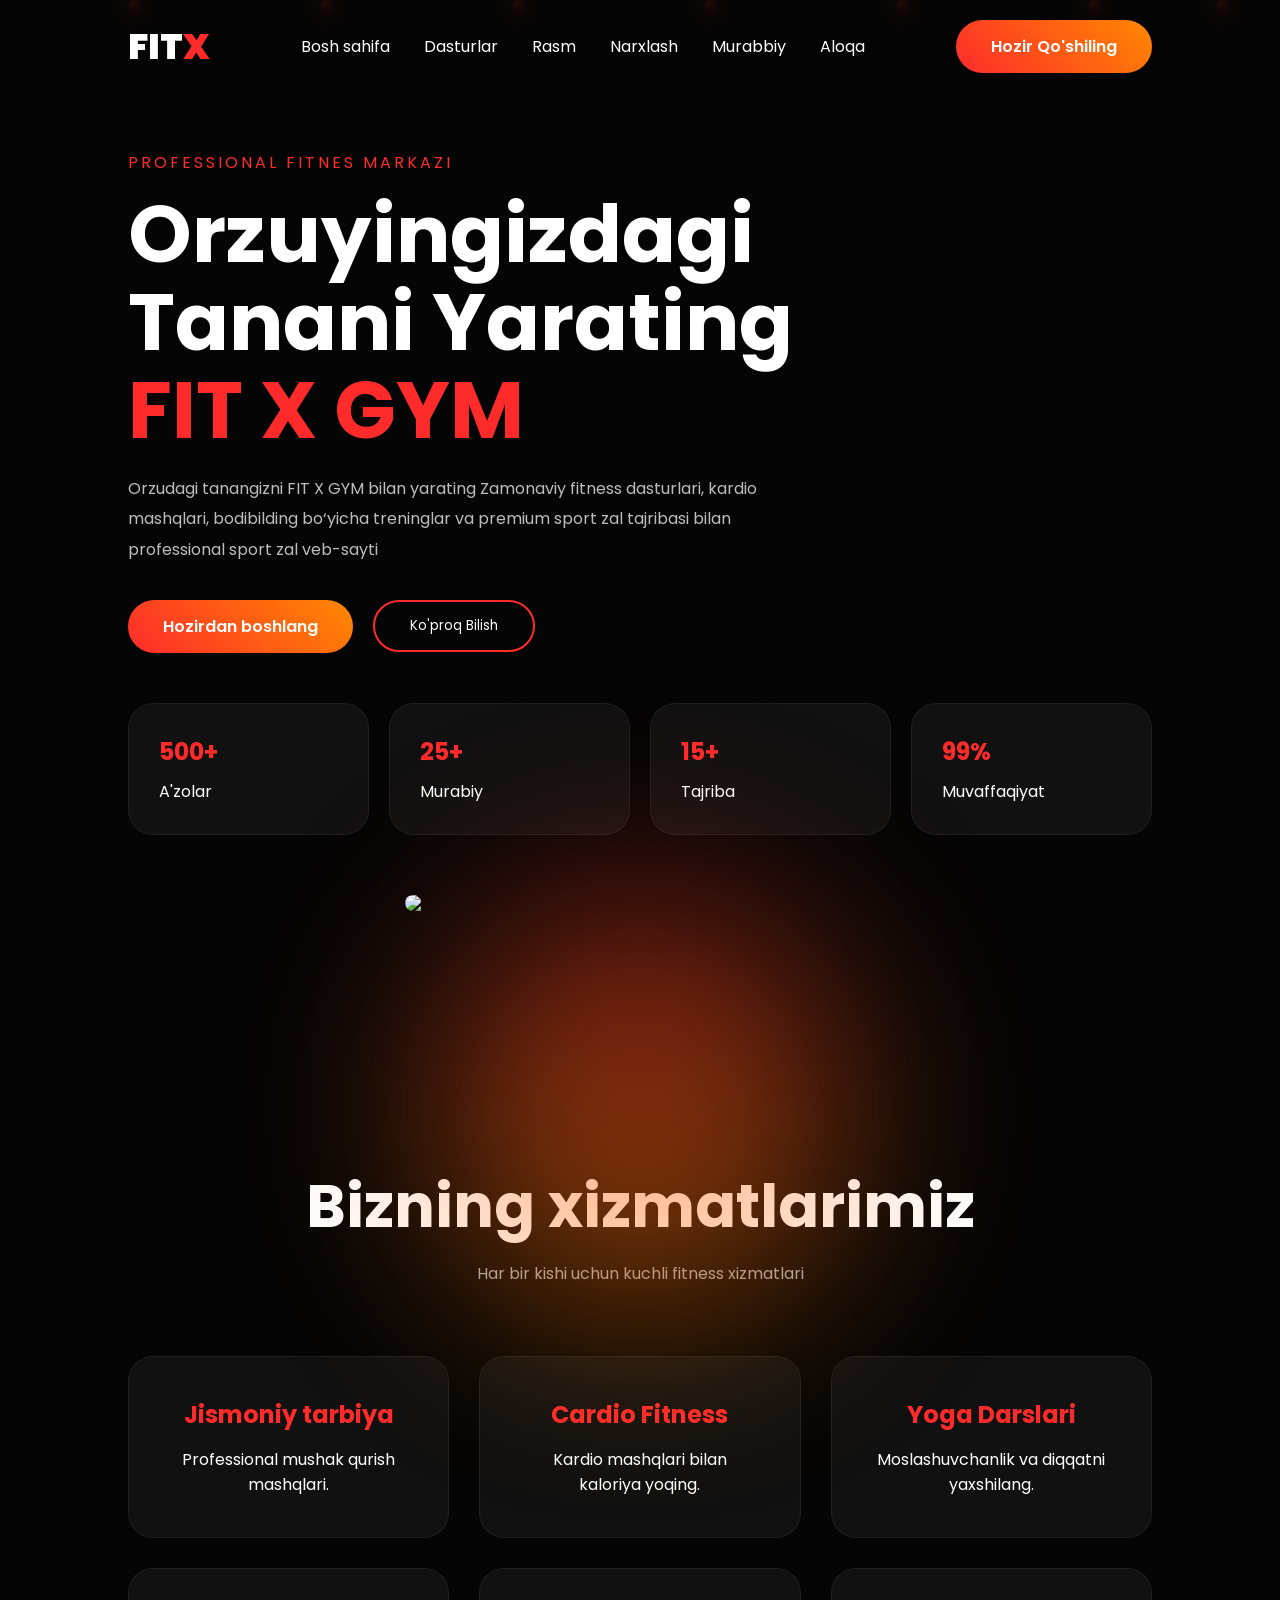
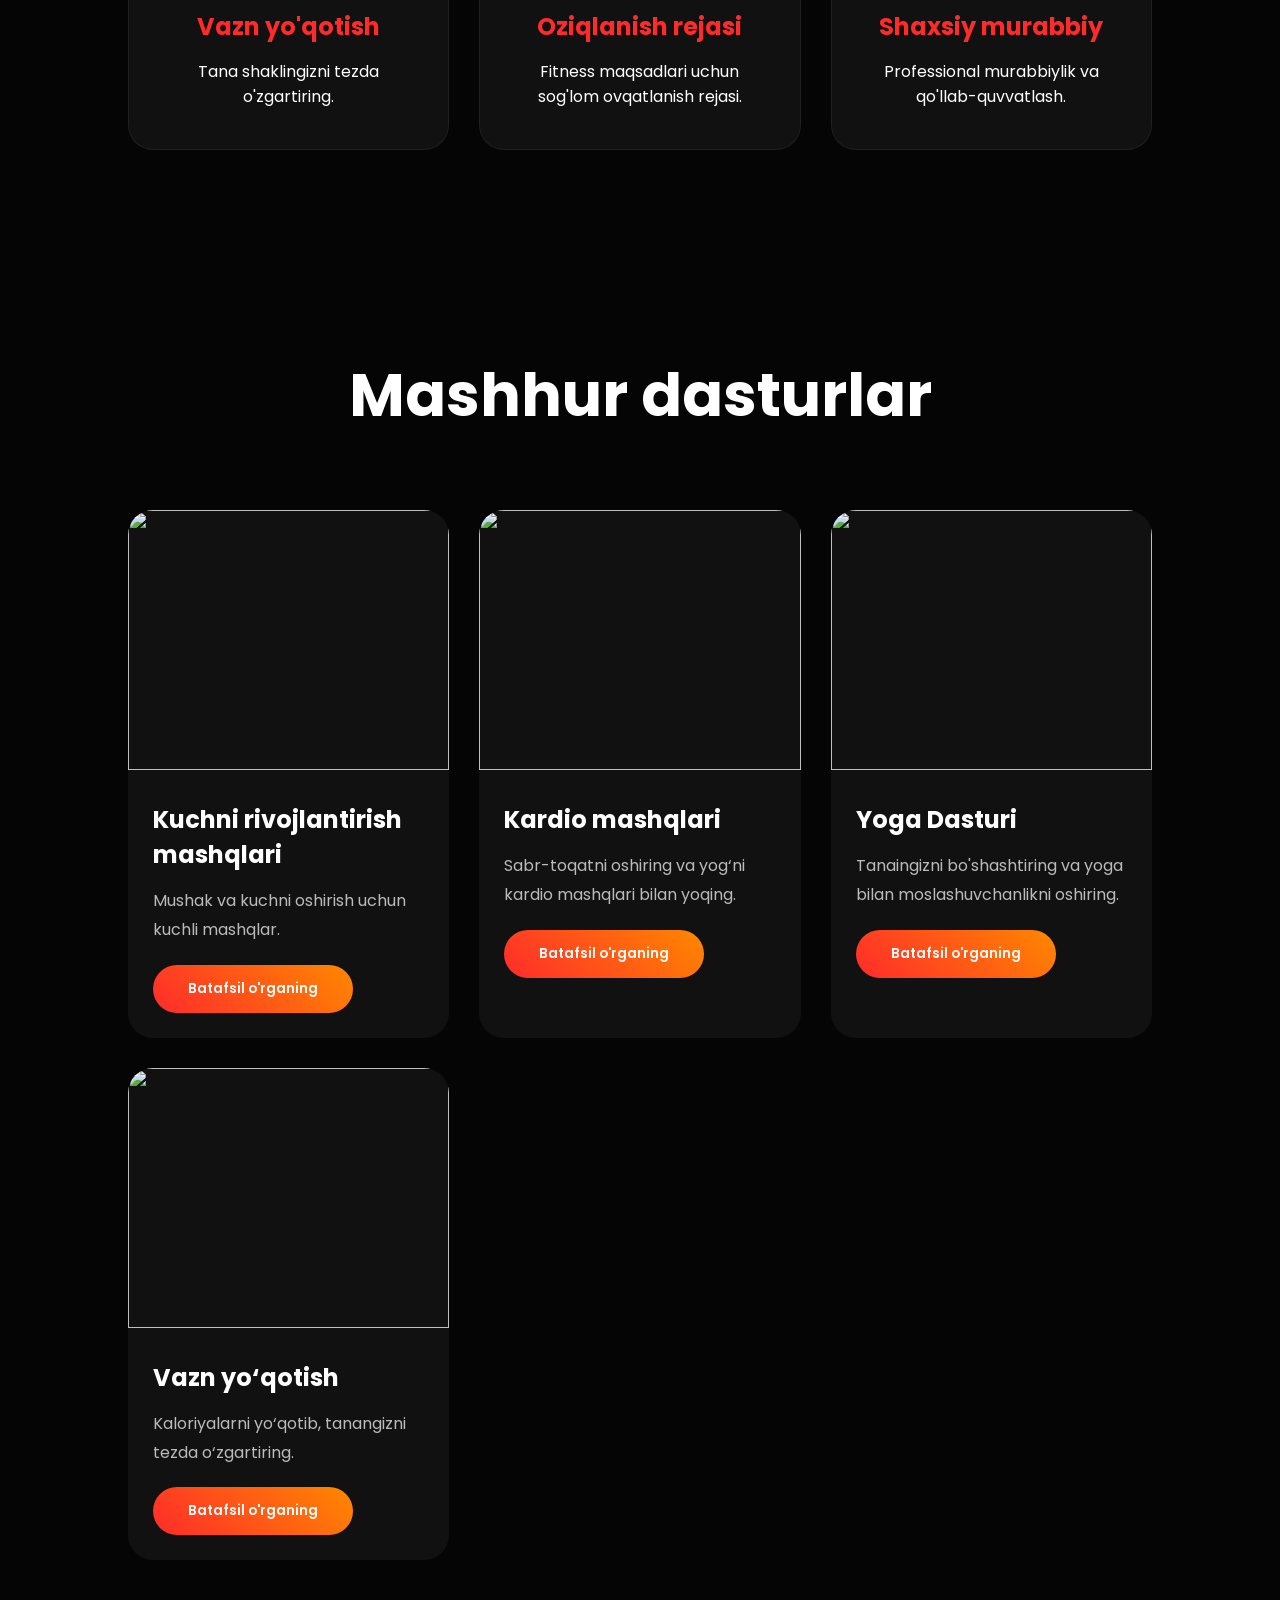
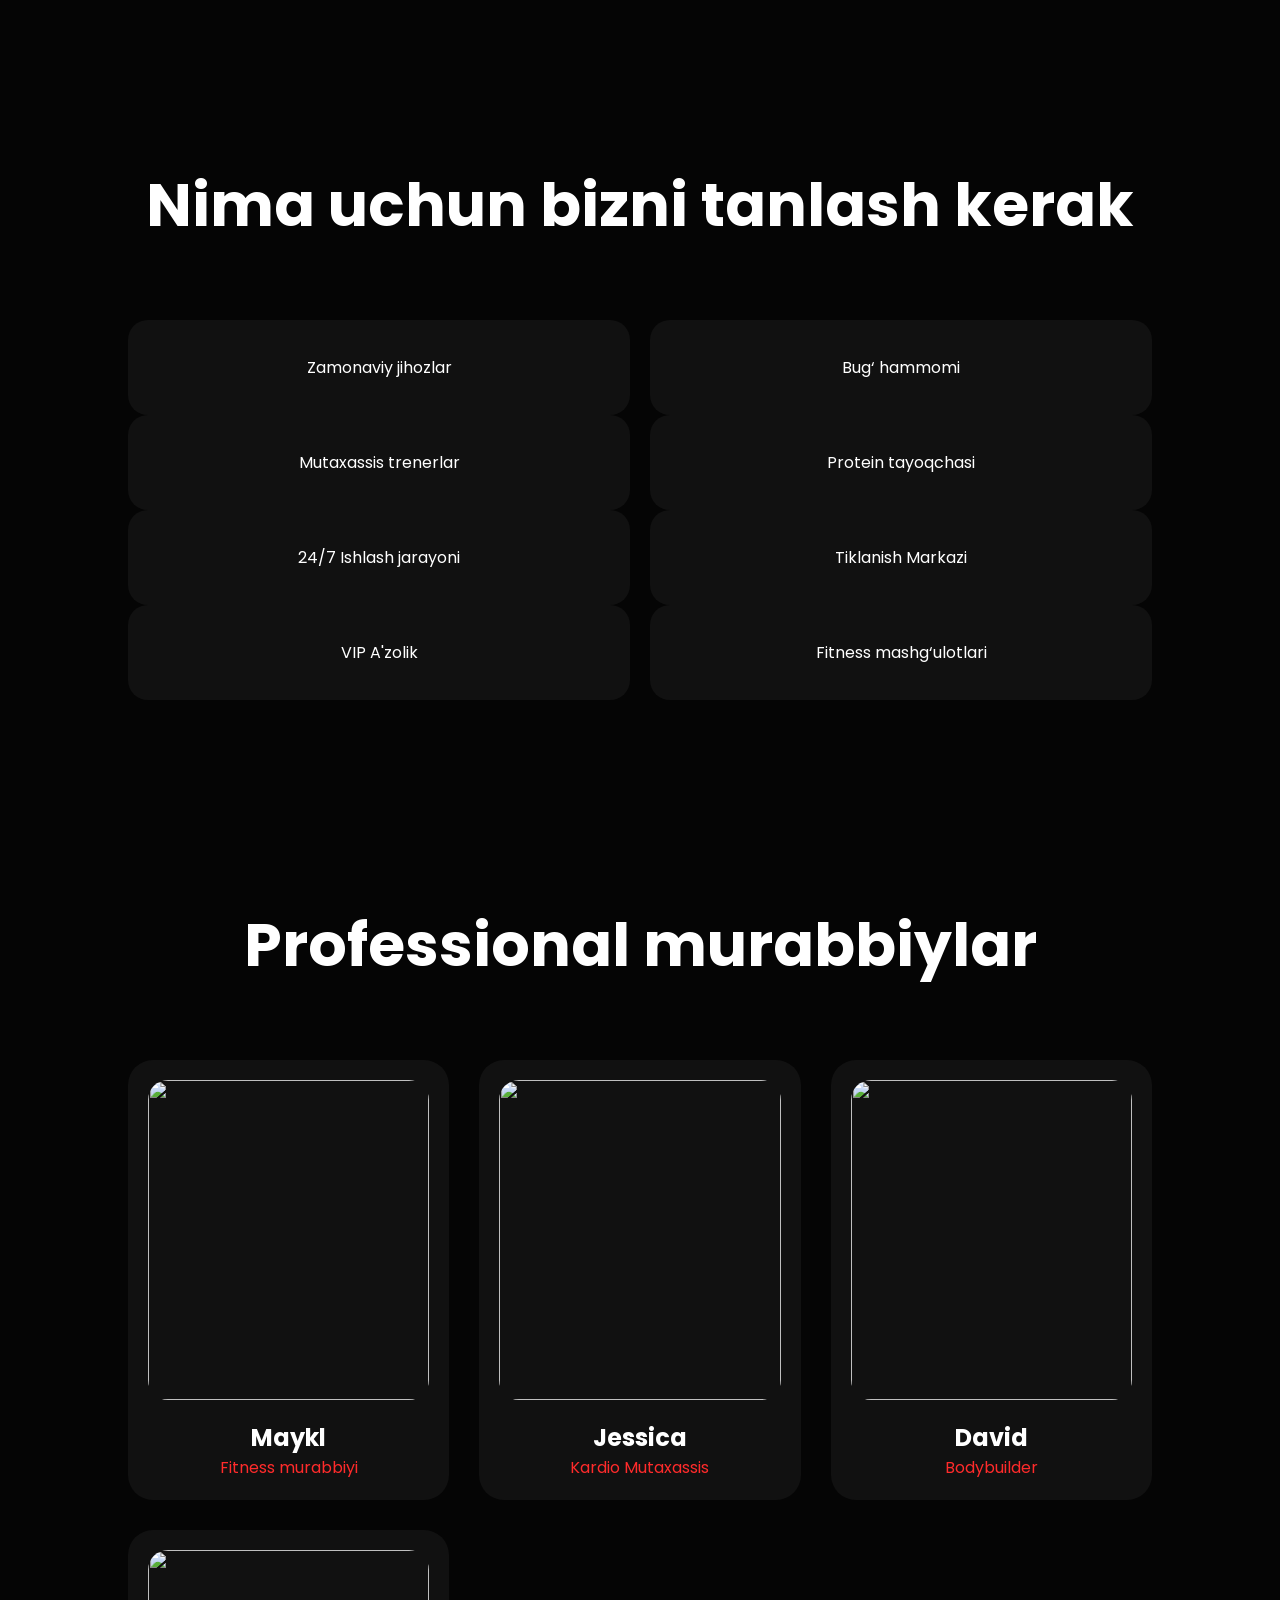
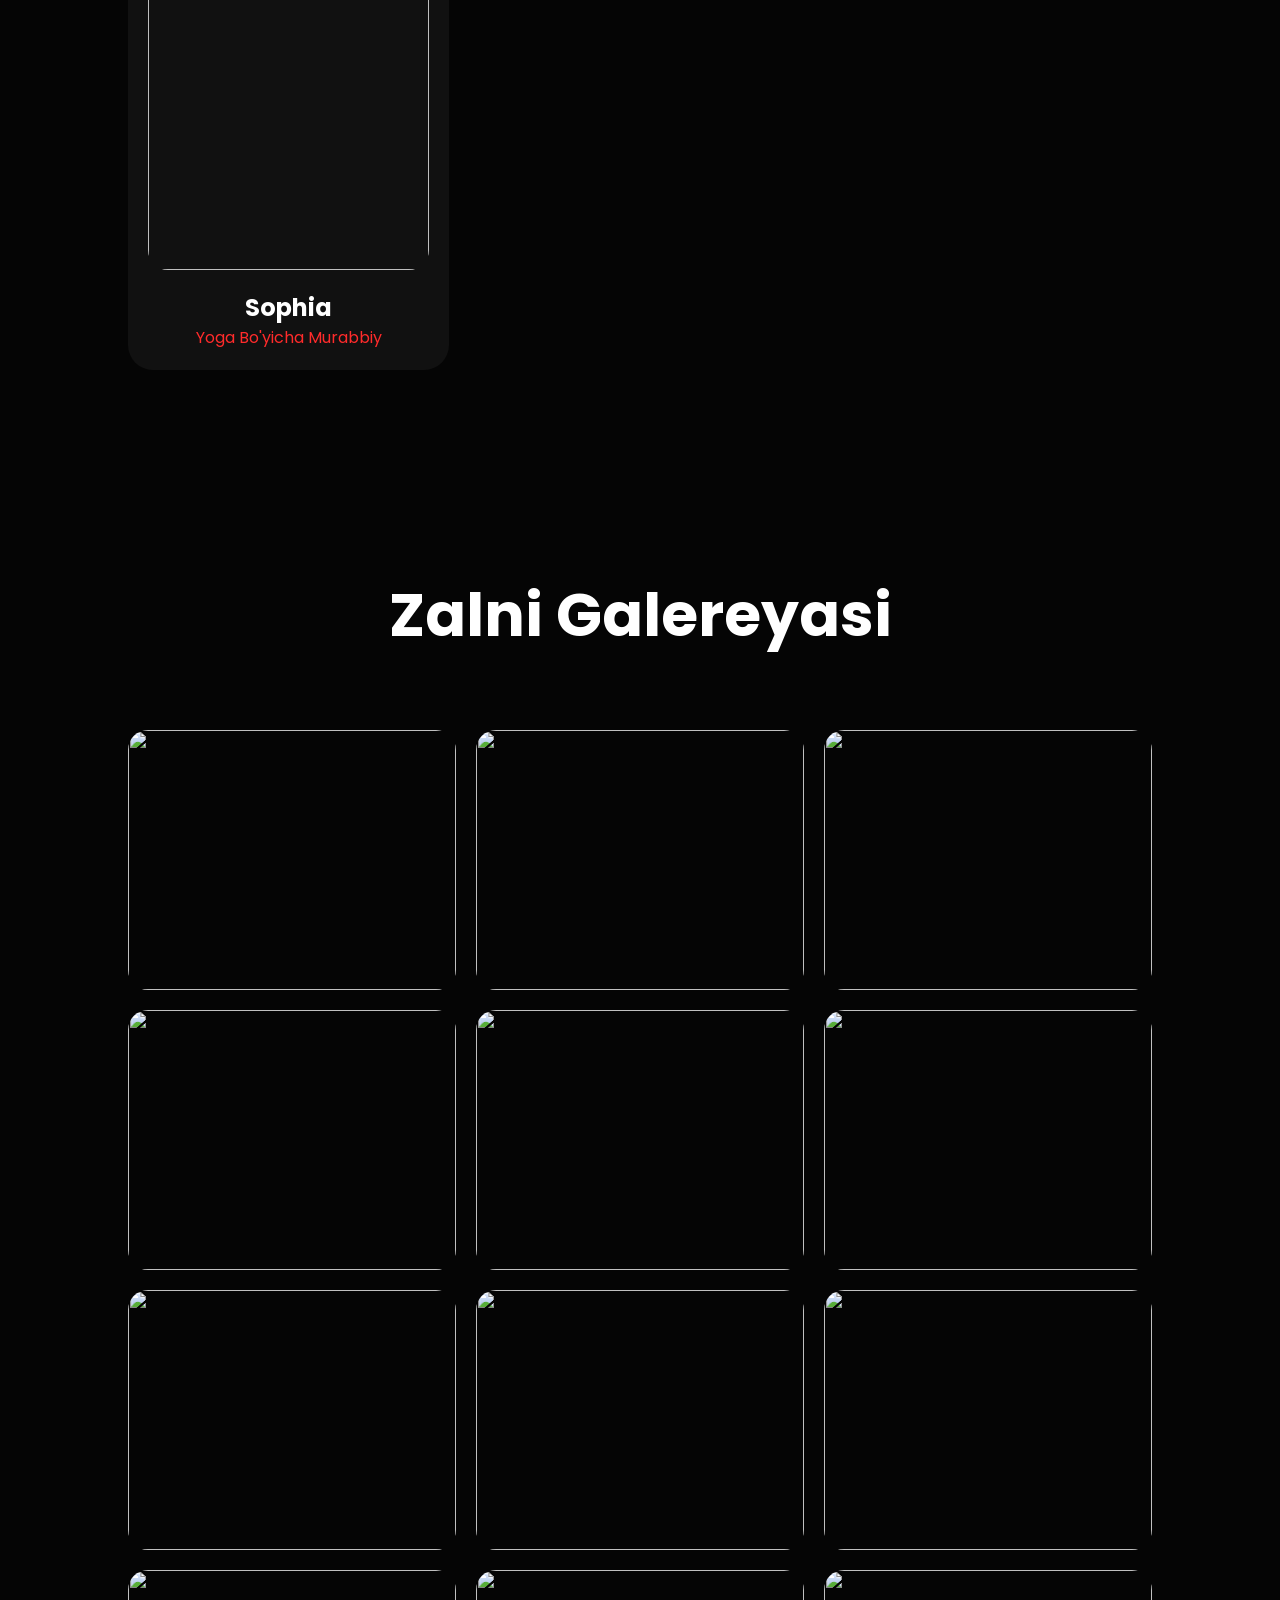
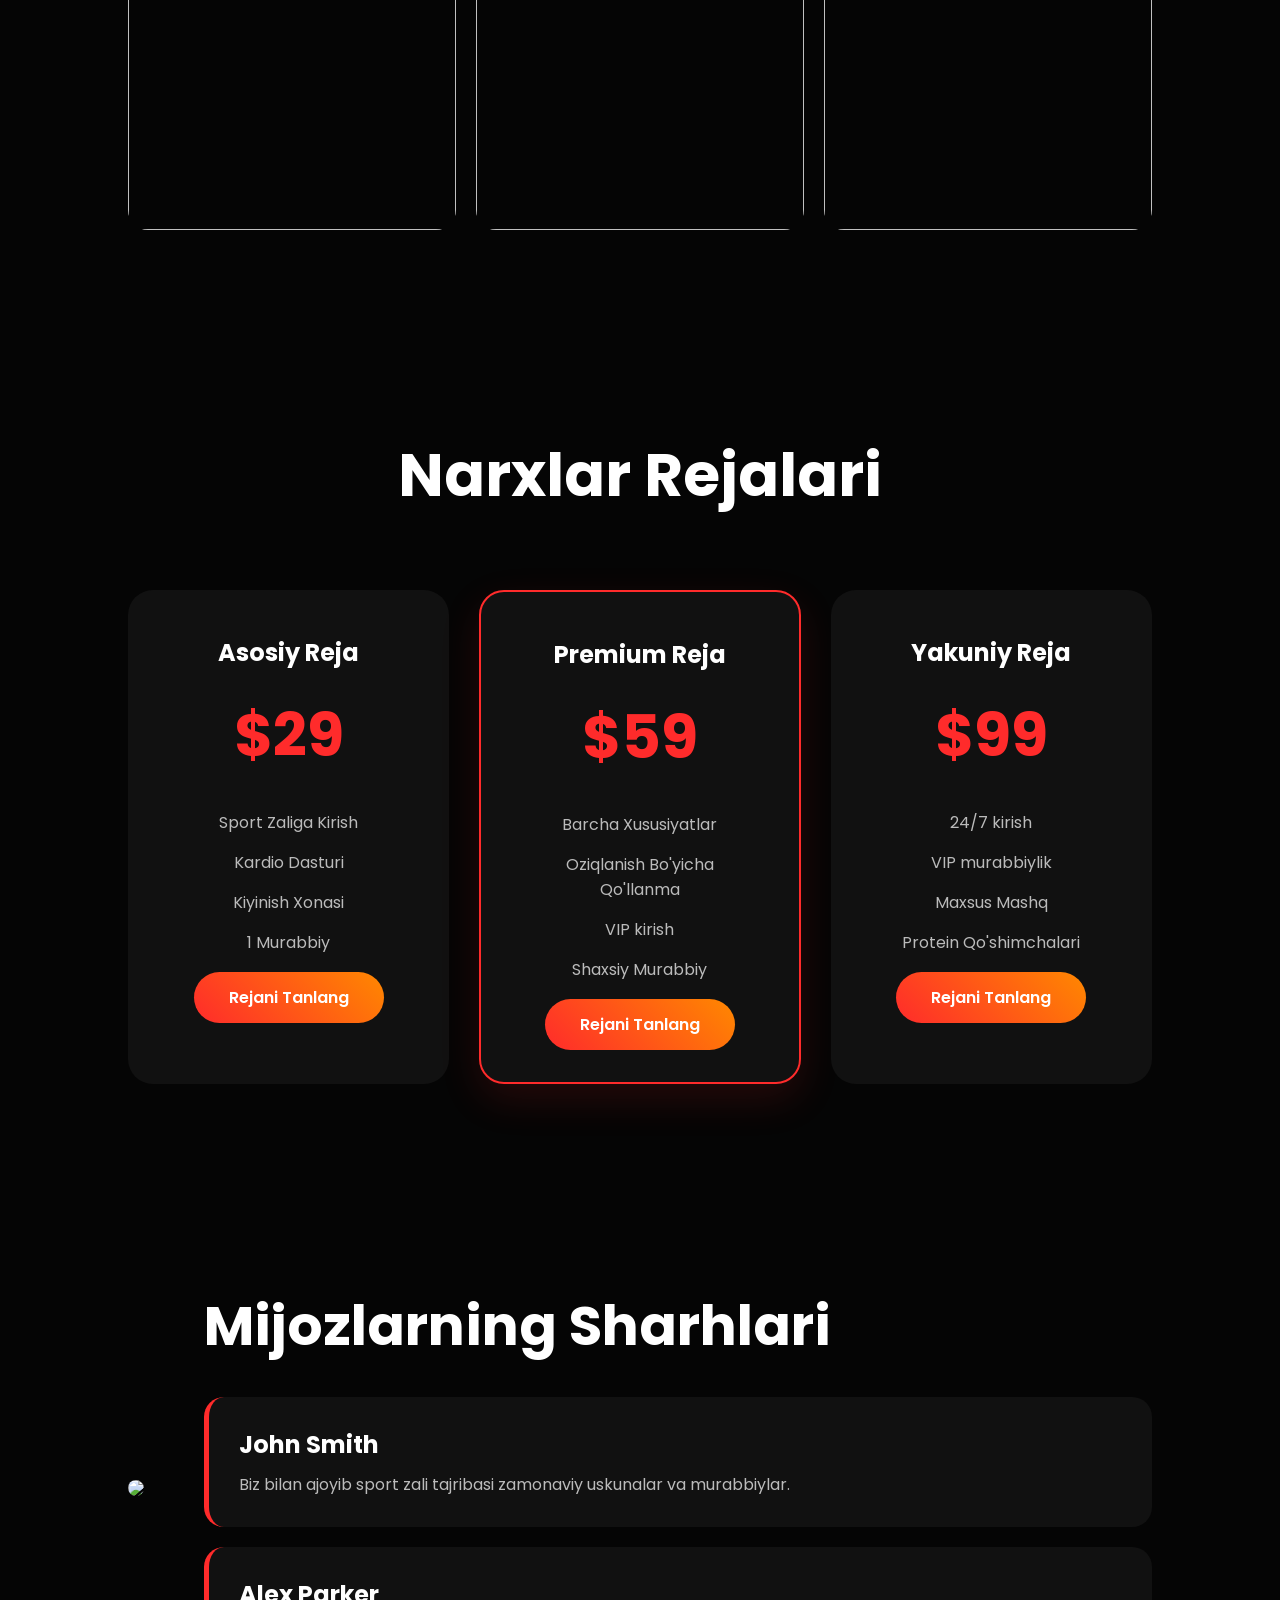
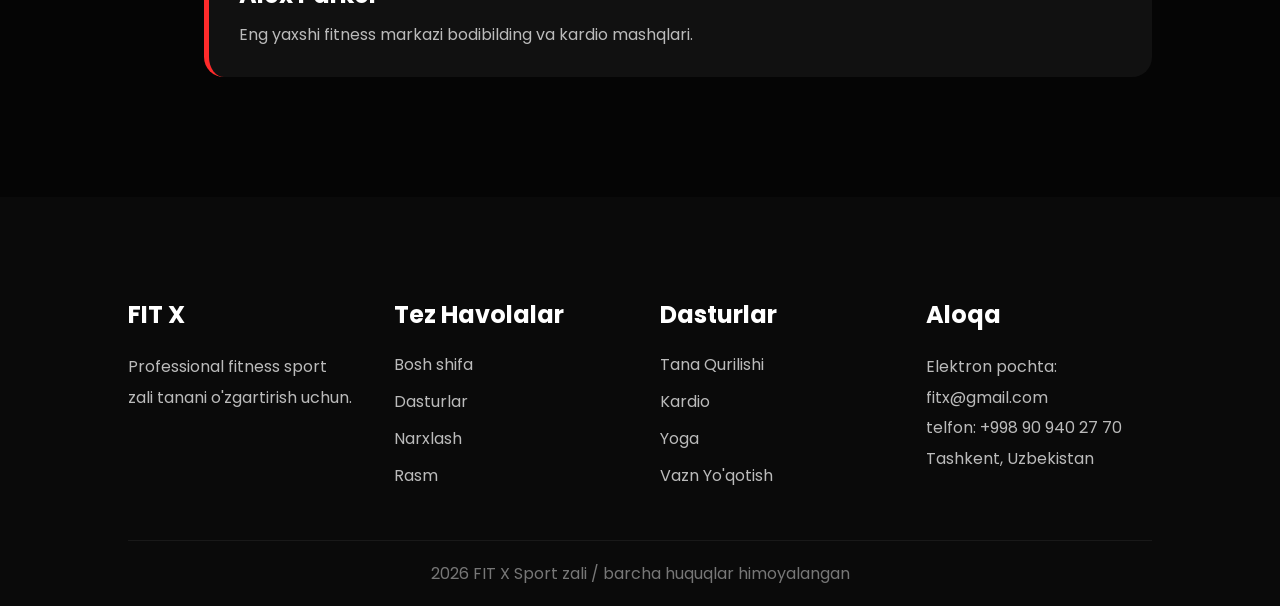
==== commit f2f04cf9: "update" ====
--- a/index.html
+++ b/index.html
@@ -10,12 +10,13 @@
 
   <link rel="stylesheet" href="index.css">
 
-  <link href="https://fonts.googleapis.com/css2?family=Poppins:wght@300;400;500;600;700;800;900&display=swap" rel="stylesheet">
+  <link href="https://fonts.googleapis.com/css2?family=Poppins:wght@300;400;500;600;700;800;900&display=swap"
+    rel="stylesheet">
 
 </head>
 
 <body>
-
+  <input type="checkbox" id="toggle-modal">
   <!-- LOADER -->
 
   <div class="loader">
@@ -48,17 +49,17 @@
 
     <nav class="navbar">
 
-      <a href="#">Home</a>
-      <a href="#program">Programs</a>
-      <a href="#gallery-container">Gallery</a>
-      <a href="#pricing">Pricing</a>
-      <a href="#trainers">Trainers</a>
-      <a href="#testimonial-right">Contact</a>
+      <a href="#">Bosh sahifa</a>
+      <a href="#program">Dasturlar</a>
+      <a href="#gallery-container">Rasm</a>
+      <a href="#pricing">Narxlash</a>
+      <a href="#trainers">Murabbiy</a>
+      <a href="#testimonial-right">Aloqa</a>
 
     </nav>
-      <a href="registar.html" class="main-btn">
-          Join Now
-      </a>
+    <a href="registar.html" class="main-btn">
+      Hozir Qo'shiling
+    </a>
 
   </header>
 
@@ -69,32 +70,32 @@
     <div class="hero-content">
 
       <p class="mini-title">
-        PROFESSIONAL FITNESS CENTER
+        PROFESSIONAL FITNES MARKAZI
       </p>
 
-      <h1>
-        Build Your Dream Body With
+      <h1 class="t">
+        Orzuyingizdagi <br>
+        Tanani Yarating
+        <br>
         <span>FIT X GYM</span>
       </h1>
 
       <p class="hero-text">
-
-        Professional gym website with modern
-        fitness programs, cardio workouts,
-        bodybuilding training and premium
-        gym experience.
+        Orzudagi tanangizni FIT X GYM bilan yarating
+        Zamonaviy fitness dasturlari, kardio mashqlari, bodibilding bo‘yicha treninglar va premium sport zal tajribasi
+        bilan professional sport zal veb-sayti
 
       </p>
 
       <div class="hero-buttons">
-
-        <button class="main-btn">
-          Start Now
-        </button>
-
-        <button class="border-btn">
-          Explore
-        </button>
+        <a href="registar.html" class="main-btn">
+          Hozirdan boshlang
+        </a>
+        <a href="reg.html">
+          <button class="border-btn">
+            Ko'proq Bilish
+          </button>
+        </a>
 
       </div>
 
@@ -102,22 +103,22 @@
 
         <div class="stat-card">
           <h2>500+</h2>
-          <p>Members</p>
+          <p>A'zolar</p>
         </div>
 
         <div class="stat-card">
           <h2>25+</h2>
-          <p>Trainers</p>
+          <p>Murabiy</p>
         </div>
 
         <div class="stat-card">
           <h2>15+</h2>
-          <p>Experience</p>
+          <p>Tajriba</p>
         </div>
 
         <div class="stat-card">
           <h2>99%</h2>
-          <p>Success</p>
+          <p>Muvaffaqiyat</p>
         </div>
 
       </div>
@@ -140,10 +141,10 @@
 
     <div class="section-title">
 
-      <h1>Our Services</h1>
+      <h1>Bizning xizmatlarimiz</h1>
 
       <p>
-        Powerful fitness services for everyone
+        Har bir kishi uchun kuchli fitness xizmatlari
       </p>
 
     </div>
@@ -151,33 +152,35 @@
     <div class="service-container">
 
       <div class="service-card">
-        <h2>Body Building</h2>
-        <p>Professional muscle building workouts.</p>
+        <h2>Jismoniy tarbiya</h2>
+        <p>Professional mushak qurish mashqlari.</p>
       </div>
 
       <div class="service-card">
         <h2>Cardio Fitness</h2>
-        <p>Burn calories with cardio exercises.</p>
+        <p>Kardio mashqlari bilan kaloriya yoqing.</p>
       </div>
 
       <div class="service-card">
-        <h2>Yoga Classes</h2>
-        <p>Improve flexibility and focus.</p>
-      </div>
-     
+        <h2>Yoga Darslari</h2>
+        <p>Moslashuvchanlik va diqqatni yaxshilang.</p>
+      </div>
+
       <div class="service-card">
-        <h2>Weight Loss</h2>
-        <p>Transform your body shape quickly.</p>
+        <h2>Vazn yo'qotish</h2>
+        <p>Tana shaklingizni tezda o'zgartiring.</p>
       </div>
 
       <div class="service-card">
-        <h2>Nutrition Plan</h2>
-        <p>Healthy meal plans for fitness goals.</p>
+        <h2>Oziqlanish rejasi</h2>
+        <p>Fitness maqsadlari uchun sog'lom ovqatlanish rejasi.</p>
       </div>
 
       <div class="service-card">
-        <h2>Personal Trainer</h2>
-        <p>Professional coaching and support.</p>
+        <h2>Shaxsiy murabbiy</h2>
+        <p>Professional murabbiylik va qo'llab-quvvatlash.</p>
+
+
       </div>
 
     </div>
@@ -190,7 +193,7 @@
 
     <div class="section-title">
 
-      <h1>Popular Programs</h1>
+      <h1>Mashhur dasturlar</h1>
 
     </div>
 
@@ -202,16 +205,17 @@
 
         <div class="program-content">
 
-          <h2>Strength Training</h2>
+          <h2>Kuchni rivojlantirish mashqlari</h2>
 
           <p>
-            Powerful workouts for muscle
-            and strength improvement.
+            Mushak va kuchni oshirish uchun kuchli mashqlar.
           </p>
-
-          <button class="card-btn">
-            Learn More
-          </button>
+          <a href="./reg.html">
+
+            <button class="card-btn">
+              Batafsil o'rganing
+            </button>
+          </a>
 
         </div>
 
@@ -223,16 +227,17 @@
 
         <div class="program-content">
 
-          <h2>Cardio Workout</h2>
+          <h2>Kardio mashqlari</h2>
 
           <p>
-            Improve stamina and burn
-            fat with cardio training.
+            Sabr-toqatni oshiring va yog‘ni kardio mashqlari bilan yoqing.
           </p>
-
-          <button class="card-btn">
-            Learn More
-          </button>
+          <a href="./reg.html">
+
+            <button class="card-btn">
+              Batafsil o'rganing
+            </button>
+          </a>
 
         </div>
 
@@ -244,16 +249,18 @@
 
         <div class="program-content">
 
-          <h2>Yoga Program</h2>
+          <h2>Yoga Dasturi</h2>
 
           <p>
-            Relax your body and improve
-            flexibility with yoga.
+
+            Tanaingizni bo'shashtiring va yoga bilan moslashuvchanlikni oshiring.
           </p>
-
-          <button class="card-btn">
-            Learn More
-          </button>
+          <a href="./reg.html">
+
+            <button class="card-btn">
+              Batafsil o'rganing
+            </button>
+          </a>
 
         </div>
 
@@ -265,16 +272,17 @@
 
         <div class="program-content">
 
-          <h2>Weight Loss</h2>
+          <h2>Vazn yo‘qotish</h2>
 
           <p>
-            Burn calories and transform
-            your body quickly.
+            Kaloriyalarni yo‘qotib, tanangizni tezda o‘zgartiring.
           </p>
-
-          <button class="card-btn">
-            Learn More
-          </button>
+          <a href="./reg.html">
+
+            <button class="card-btn">
+              Batafsil o'rganing
+            </button>
+          </a>
 
         </div>
 
@@ -290,31 +298,31 @@
 
     <div class="section-title">
 
-      <h1>Why Choose Us</h1>
+      <h1>Nima uchun bizni tanlash kerak</h1>
 
     </div>
 
     <div class="feature-container">
- <div class="style">
-
-   <div class="feature-box">Modern Equipment</div>
-
-   <div class="feature-box">Expert Trainers</div>
-
-   <div class="feature-box">24/7 Support</div>
-
-   <div class="feature-box">VIP Membership</div>
- </div>
-   <div>
-     <div class="feature-box">Steam Bath</div>
-
-     <div class="feature-box">Protein Bar</div>
-
-     <div class="feature-box">Recovery Center</div>
-
-     <div class="feature-box">Fitness Classes</div>
-
-   </div>
+      <div class="style">
+
+        <div class="feature-box">Zamonaviy jihozlar</div>
+
+        <div class="feature-box">Mutaxassis trenerlar</div>
+
+        <div class="feature-box">24/7 Ishlash jarayoni</div>
+
+        <div class="feature-box">VIP A'zolik</div>
+      </div>
+      <div>
+        <div class="feature-box">Bug‘ hammomi</div>
+
+        <div class="feature-box">Protein tayoqchasi</div>
+
+        <div class="feature-box">Tiklanish Markazi</div>
+
+        <div class="feature-box">Fitness mashg‘ulotlari</div>
+
+      </div>
 
     </div>
 
@@ -326,7 +334,7 @@
 
     <div class="section-title">
 
-      <h1>Professional Trainers</h1>
+      <h1>Professional murabbiylar</h1>
 
     </div>
 
@@ -334,41 +342,41 @@
 
       <div class="trainer-card">
 
+        <img src="https://images.unsplash.com/photo-1549476464-37392f717541?q=80&w=1200&auto=format&fit=crop">
+
+        <h2>Maykl</h2>
+
+        <p>Fitness murabbiyi</p>
+
+      </div>
+
+      <div class="trainer-card">
+
         <img src="https://img.goodfon.ru/wallpaper/big/5/d8/fitness-workout-gym-5.webp">
 
-        <h2>Michael</h2>
-
-        <p>Fitness Coach</p>
+        <h2>Jessica</h2>
+
+        <p>Kardio Mutaxassis</p>
 
       </div>
 
       <div class="trainer-card">
 
-        <img src="https://images.unsplash.com/photo-1549476464-37392f717541?q=80&w=1200&auto=format&fit=crop">
-
-        <h2>Jessica</h2>
-
-        <p>Cardio Expert</p>
+        <img src="https://images.unsplash.com/photo-1594737625785-a6cbdabd333c?q=80&w=1200&auto=format&fit=crop">
+
+        <h2>David</h2>
+
+        <p>Bodybuilder</p>
 
       </div>
 
       <div class="trainer-card">
 
-        <img src="https://images.unsplash.com/photo-1594737625785-a6cbdabd333c?q=80&w=1200&auto=format&fit=crop">
-
-        <h2>David</h2>
-
-        <p>Bodybuilder</p>
-
-      </div>
-
-      <div class="trainer-card">
-
         <img src="https://images.unsplash.com/photo-1518611012118-696072aa579a?q=80&w=1200&auto=format&fit=crop">
 
         <h2>Sophia</h2>
-        
-        <p>Yoga Trainer</p>  
+
+        <p>Yoga Bo'yicha Murabbiy</p>
 
       </div>
 
@@ -382,7 +390,7 @@
 
     <div class="section-title">
 
-      <h1>Gym Gallery</h1>
+      <h1>Zalni Galereyasi</h1>
 
     </div>
 
@@ -400,14 +408,18 @@
 
       <img src="https://images.unsplash.com/photo-1517836357463-d25dfeac3438?q=80&w=1200&auto=format&fit=crop">
 
-      <img src="https://avatars.mds.yandex.net/i?id=b641e2bc67bdd71940ba02389ff2785b5aa65a6c-4456735-images-thumbs&n=13" alt="">
-
-      <img src="https://avatars.mds.yandex.net/i?id=76a882053602d5e17b815d01ed08e1ec43f36793-6879826-images-thumbs&n=13" alt="">
-
-      <img src="https://avatars.mds.yandex.net/i?id=7a8d2080c666a1bec3808883a5ef393970f26222-2418036-images-thumbs&n=13" alt="">
-
-      <img src="https://avatars.mds.yandex.net/i?id=83ac9deddf0de25d65efe863ededfb35c058820b-8266553-images-thumbs&n=13" alt="">
-      
+      <img src="https://avatars.mds.yandex.net/i?id=b641e2bc67bdd71940ba02389ff2785b5aa65a6c-4456735-images-thumbs&n=13"
+        alt="">
+
+      <img src="https://avatars.mds.yandex.net/i?id=76a882053602d5e17b815d01ed08e1ec43f36793-6879826-images-thumbs&n=13"
+        alt="">
+
+      <img src="https://avatars.mds.yandex.net/i?id=7a8d2080c666a1bec3808883a5ef393970f26222-2418036-images-thumbs&n=13"
+        alt="">
+
+      <img src="https://avatars.mds.yandex.net/i?id=83ac9deddf0de25d65efe863ededfb35c058820b-8266553-images-thumbs&n=13"
+        alt="">
+
       <img src="https://i.pinimg.com/originals/55/42/f3/5542f378f21820596125e8bba4ee56f2.jpg?nii=t" alt="">
       <img src="https://i.pinimg.com/originals/a5/7e/2b/a57e2b3c71863e2bd09cd277fc050097.jpg?nii=t" alt="">
 
@@ -419,9 +431,9 @@
 
   <section class="pricing" id="pricing">
 
-    <div class="section-title" >
-
-      <h1>Pricing Plans</h1>
+    <div class="section-title">
+
+      <h1>Narxlar Rejalari</h1>
 
     </div>
 
@@ -429,70 +441,82 @@
 
       <div class="price-card">
 
-        <h2>Basic Plan</h2>
+        <h2>Asosiy Reja</h2>
 
         <h1>$29</h1>
 
         <ul>
 
-          <li>Gym Access</li>
-          <li>Cardio Program</li>
-          <li>Locker Room</li>
-          <li>1 Trainer</li>
+          <li>Sport Zaliga Kirish</li>
+          <li>Kardio Dasturi</li>
+          <li>Kiyinish Xonasi</li>
+          <li>1 Murabbiy</li>
 
         </ul>
 
-        <button class="main-btn">
-          Choose Plan
-        </button>
+        
+        <label for="toggle-modal" class="main-btn">
+          Rejani Tanlang
+        </label>
 
       </div>
 
       <div class="price-card active">
 
-        <h2>Premium Plan</h2>
+        <h2>Premium Reja</h2>
 
         <h1>$59</h1>
 
         <ul>
 
-          <li>All Features</li>
-          <li>Nutrition Guide</li>
-          <li>VIP Access</li>
-          <li>Personal Trainer</li>
+          <li>Barcha Xususiyatlar</li>
+          <li>Oziqlanish Bo'yicha Qo'llanma</li>
+          <li>VIP kirish</li>
+          <li>Shaxsiy Murabbiy</li>
 
         </ul>
 
-        <button class="main-btn">
-          Choose Plan
-        </button>
+        
+        <label for="toggle-modal" class="main-btn">
+          Rejani Tanlang
+        </label>
 
       </div>
 
       <div class="price-card">
 
-        <h2>Ultimate Plan</h2>
+        <h2>Yakuniy Reja</h2>
 
         <h1>$99</h1>
 
         <ul>
 
-          <li>24/7 Access</li>
-          <li>VIP Coaching</li>
-          <li>Custom Workout</li>
-          <li>Protein Supplements</li>
+          <li>24/7 kirish</li>
+          <li>VIP murabbiylik</li>
+          <li>Maxsus Mashq</li>
+          <li>Protein Qo'shimchalari</li>
 
         </ul>
 
-        <button class="main-btn">
-          Choose Plan
-        </button>
-
-      </div>
-
-    </div>
-
-  </section>
+
+        <label for="toggle-modal" class="main-btn">
+          Rejani Tanlang
+        </label>
+
+      </div>
+
+    </div>
+
+  </section>
+  <div class="modal">
+    <label for="toggle-modal" class="close-modal">✖️</label>
+    <h2 style="color: orangered;">
+      REJA TANLANDI!
+    </h2>
+    <center>
+      <img class="gif" src="https://i.pinimg.com/originals/1f/90/78/1f907832f326088686a2eeaca6254b00.gif?nii=t" alt="">
+    </center>
+  </div>
 
   <!-- TESTIMONIAL -->
 
@@ -500,21 +524,22 @@
 
     <div class="testimonial-left">
 
-      <img src="https://img.freepik.com/free-photo/athletic-person-exercising-working-out_23-2150989827.jpg?semt=ais_hybrid">
+      <img
+        src="https://img.freepik.com/free-photo/athletic-person-exercising-working-out_23-2150989827.jpg?semt=ais_hybrid">
 
     </div>
 
     <div class="testimonial-right" id="testimonial-right">
 
-      <h1>Client Reviews</h1>
+      <h1>Mijozlarning Sharhlari</h1>
 
       <div class="review-card">
 
         <h2>John Smith</h2>
 
         <p>
-          Amazing gym experience with
-          modern equipment and trainers.
+          Biz bilan ajoyib sport zali tajribasi
+          zamonaviy uskunalar va murabbiylar.
         </p>
 
       </div>
@@ -524,8 +549,8 @@
         <h2>Alex Parker</h2>
 
         <p>
-          Best fitness center for
-          bodybuilding and cardio workouts.
+          Eng yaxshi fitness markazi
+          bodibilding va kardio mashqlari.
         </p>
 
       </div>
@@ -545,41 +570,41 @@
         <h2>FIT X</h2>
 
         <p>
-          Professional fitness gym
-          for body transformation.
+          Professional fitness sport zali
+          tanani o'zgartirish uchun.
         </p>
 
       </div>
 
       <div class="footer-box">
 
-        <h2>Quick Links</h2>
-
-        <a href="#">Home</a>
-        <a href="#">Programs</a>
-        <a href="#">Pricing</a>
-        <a href="#">Gallery</a>
+        <h2>Tez Havolalar</h2>
+
+        <a href="#">Bosh shifa</a>
+        <a href="#">Dasturlar</a>
+        <a href="#">Narxlash</a>
+        <a href="#">Rasm</a>
 
       </div>
 
       <div class="footer-box">
 
-        <h2>Programs</h2>
-
-        <a href="#">Body Building</a>
-        <a href="#">Cardio</a>
+        <h2>Dasturlar</h2>
+
+        <a href="#">Tana Qurilishi</a>
+        <a href="#">Kardio</a>
         <a href="#">Yoga</a>
-        <a href="#">Weight Loss</a>
+        <a href="#">Vazn Yo'qotish</a>
 
       </div>
 
       <div class="footer-box">
 
-        <h2>Contact</h2>
-
-        <p>Email: fitx@gmail.com</p>
-
-        <p>Phone: +998 90 940 27 70</p>
+        <h2>Aloqa</h2>
+
+        <p>Elektron pochta: fitx@gmail.com</p>
+
+        <p>telfon: +998 90 940 27 70</p>
 
         <p>Tashkent, Uzbekistan</p>
 
@@ -589,7 +614,7 @@
 
     <div class="footer-bottom">
 
-      © 2026 FIT X Gym | All Rights Reserved
+      2026 FIT X Sport zali / barcha huquqlar himoyalangan
 
     </div>
 
@@ -597,5 +622,4 @@
 
 </body>
 
-</html>
-      +</html>
--- a/index.css
+++ b/index.css
@@ -6,13 +6,70 @@
 }
 
 
-
 body{
   background:#050505;
   color:#fff;
   overflow-x:hidden;
 }
-
+#toggle-modal {
+    display: none;
+}
+
+#toggle-modal:checked~.modal {
+    display: block;
+}
+
+.modal-btn {
+    padding: 5px 15px;
+    background-color: chartreuse;
+    border: none;
+    border-radius: 10px;
+    transition: 0.9s;
+}
+
+.modal-btn:hover {
+    box-shadow: 0 0 20px rgb(60, 255, 0);
+}
+
+.modal {
+    width: 600px;
+    height: 400px;
+    justify-content: center;
+    background-color: #3b3b3b;
+    border-radius: 10px;
+    box-shadow: 4px 4px 10px#ff2b2b,#ff8800;
+    padding: 20px;
+    top: 150%;
+    left: 31%;
+    display: none;
+    transition: 0.5s;
+    position: fixed;
+    z-index: 1000;
+    top: 50%;
+    left: 50%;
+    transform: translate(-50%, -50%);
+}
+
+.modal h2 {
+    margin-bottom: 30px;
+}
+
+.main {
+    display: flex;
+    align-items: center;
+    justify-content: center;
+    flex-direction: column;
+    gap: 30px;
+}
+
+.close-modal {
+    position: absolute;
+    left: 565px;
+    top: 15px;
+}
+.gif{
+  width: 400px;
+}
 /* LOADER */
 
 .loader{
